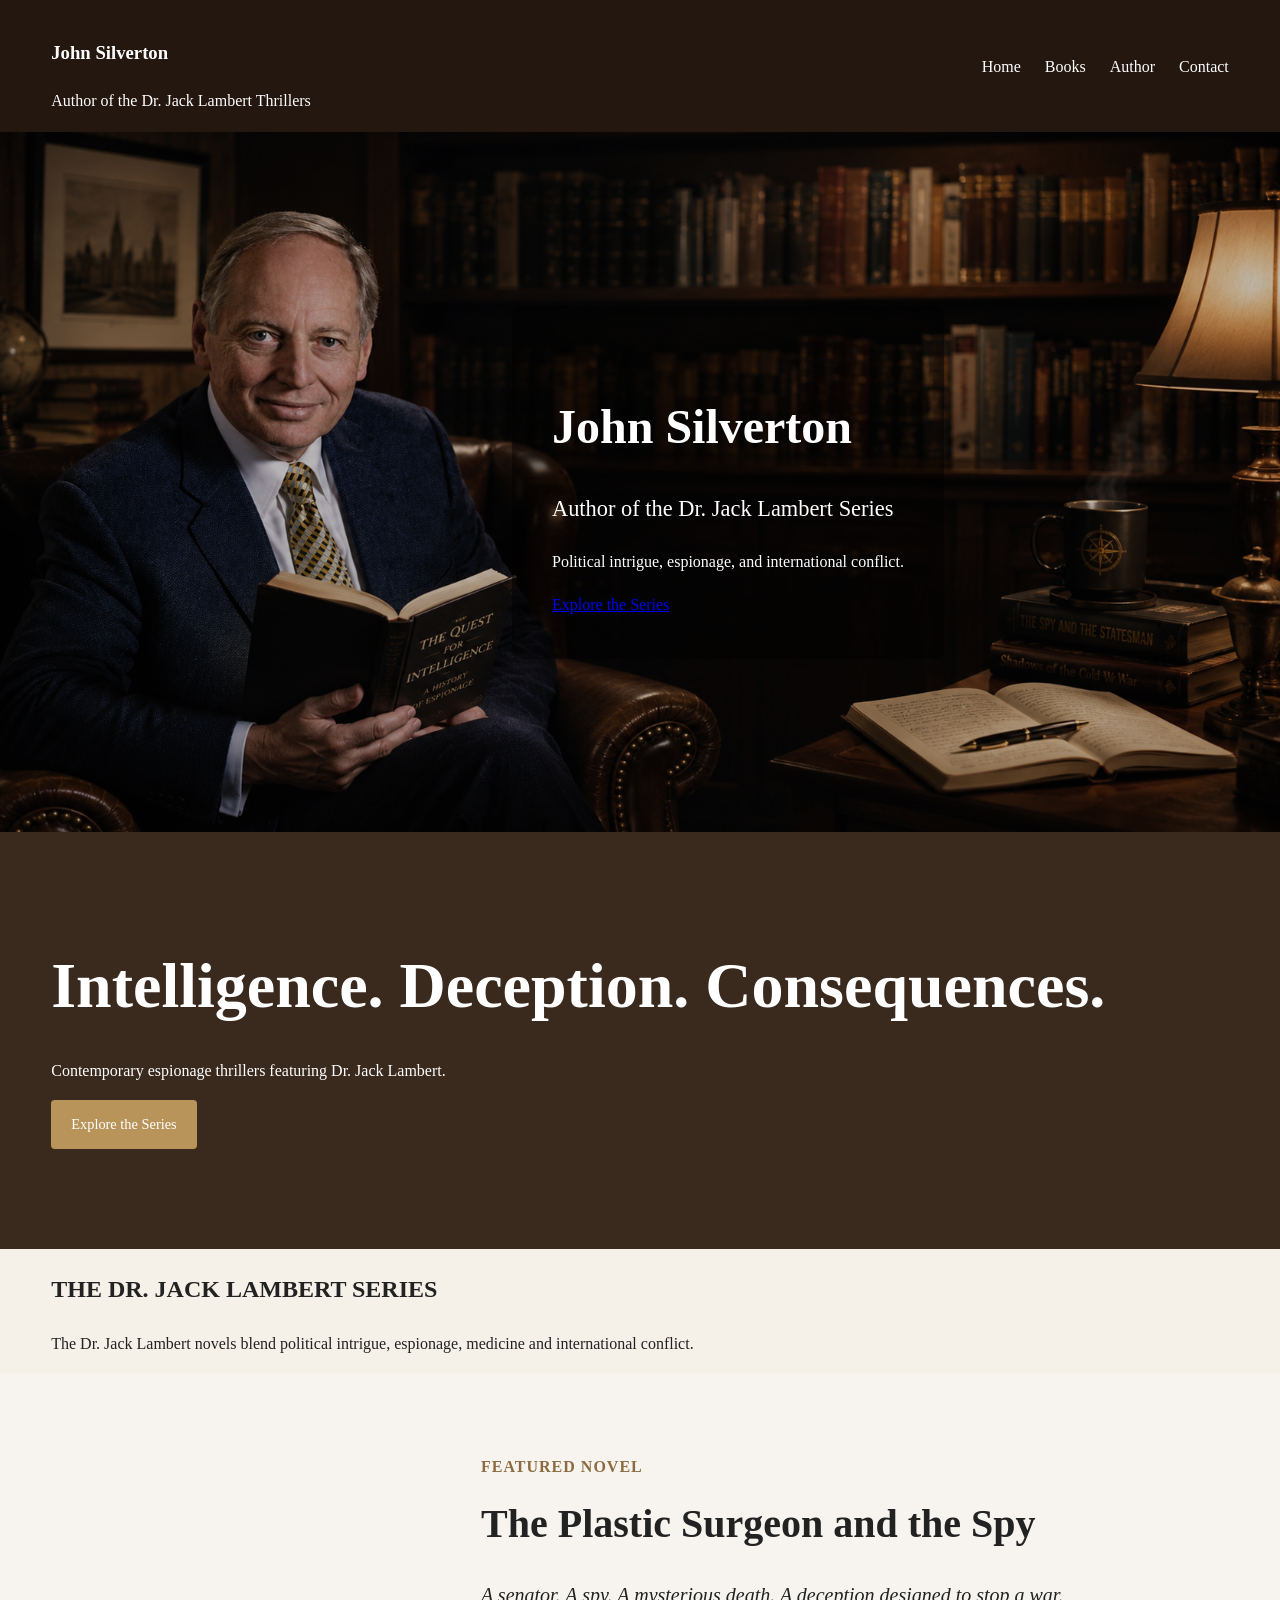
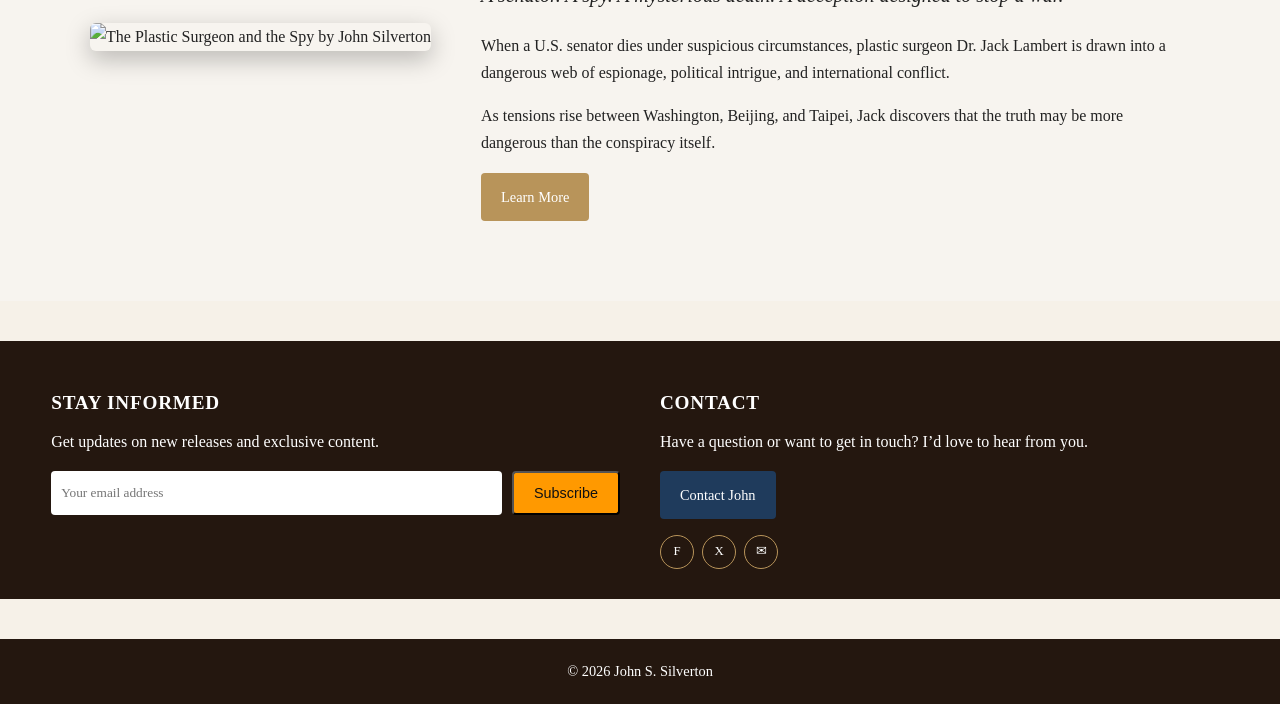
==== index.html @ 15018133 "feat: add featured book section with styling and content" ====
<!DOCTYPE html>
<html>
<head>

<title>John Silverton | Author | The Plastic Surgeon and the Spy</title>

<meta name="description"
      content="Official website of John Silverton, author of The Plastic Surgeon and the Spy, the first novel in the Dr. Jack Lambert espionage thriller series.">

<link rel="stylesheet" href="style.css">

</head>

<body>

<header>
  <div class="container nav">
    <div>
      <h3>John Silverton</h3>
      <div>Author of the Dr. Jack Lambert Thrillers</div>
    </div>
    <nav>
      <a href="index.html">Home</a>
      <a href="books.html">Books</a>
      <a href="author.html">Author</a>
      <a href="contact.html">Contact</a>
    </nav>
  </div>
</header>

<!-- Main hero with background image and text to the right -->
<section class="hero">
  <div class="hero-content">
    <h1>John Silverton</h1>

    <p class="tagline">
      Author of the Dr. Jack Lambert Series
    </p>

    <p>
      Political intrigue, espionage, and international conflict.
    </p>

    <a href="books.html" class="button">
      Explore the Series
    </a>
  </div>
</section>

<!-- Solid-color hero strip -->
<section class="hero-solid">
  <div class="container">
    <h1>Intelligence. Deception. Consequences.</h1>
    <p>Contemporary espionage thrillers featuring Dr. Jack Lambert.</p>
    <a class="btn" href="books.html">Explore the Series</a>
  </div>
</section>

<section class="section">
  <div class="container">
    <h2>THE DR.  JACK  LAMBERT  SERIES</h2>
    <p>The Dr. Jack Lambert novels blend political intrigue, espionage, medicine and international conflict.</p>
  </div>
</section>

<section class="featured-book">

  <div class="featured-book-container">

    <div class="featured-book-cover">
      <img src="Images/Book-Cover-1.png"
           alt="The Plastic Surgeon and the Spy by John Silverton">
    </div>

    <div class="featured-book-text">

      <div class="featured-label">
        Featured Novel
      </div>

      <h2>The Plastic Surgeon and the Spy</h2>

      <p class="featured-tagline">
        A senator. A spy. A mysterious death.
        A deception designed to stop a war.
      </p>

      <p>
        When a U.S. senator dies under suspicious circumstances,
        plastic surgeon Dr. Jack Lambert is drawn into a dangerous web
        of espionage, political intrigue, and international conflict.
      </p>

      <p>
        As tensions rise between Washington, Beijing, and Taipei,
        Jack discovers that the truth may be more dangerous than the conspiracy itself.
      </p>

      <a href="books.html" class="btn">
        Learn More
      </a>

    </div>

  </div>

</section>

<section class="signup-strip">
  <div class="container signup-grid">

    <!-- Stay informed -->
    <div class="signup-column">
      <h2>Stay Informed</h2>
      <p>Get updates on new releases and exclusive content.</p>

      <form class="signup-form" action="#" method="post">
        <input
          type="email"
          name="email"
          placeholder="Your email address"
          required
        >
        <button type="submit" class="btn btn-amazon">Subscribe</button>
      </form>
    </div>

    <!-- Contact -->
    <div class="signup-column signup-contact">
      <h2>Contact</h2>
      <p>Have a question or want to get in touch? I’d love to hear from you.</p>

      <a href="contact.html" class="btn btn-secondary">Contact John</a>

      <!-- Social icons placeholders -->
      <div class="signup-social">
        <span class="social-icon">F</span>
        <span class="social-icon">X</span>
        <span class="social-icon">✉</span>
      </div>
    </div>

  </div>
</section>
<footer>© 2026 John S. Silverton</footer>



</body>
</html>
---- style.css ----
body {
  margin: 0;
  font-family: Georgia, serif;
  background: #f6f1e8;
  color: #222;
  line-height: 1.7;
}

/* Header and navigation */
header {
  background: #24170f;
  color: #fff;
  padding: 18px 0;
}

footer {
  background: #24170f;
  color: #fff;
  padding: 20px;
  text-align: center;
  margin-top: 40px;
  font-size: 0.9rem;
}

.container {
  width: 92%;
  max-width: 1200px;
  margin: auto;
}

.nav {
  display: flex;
  justify-content: space-between;
  align-items: center;
}

.nav a {
  color: #fff;
  text-decoration: none;
  margin-left: 20px;
  font-size: 1rem;        /* larger than default */
  padding: 6px 0;         /* vertical padding for touch targets */
}

/* Hero background section (image + text to the right) */
.hero {
    background-image: url('Images/Silverton-cozy-Library-scene.png');
    background-size: cover;
    background-position: center right;
    background-repeat: no-repeat;

    min-height: 700px;

    display: flex;
    align-items: center;

    position: relative;
}

/* Optional dark overlay for readability */
.hero::before {
  content: "";
  position: absolute;
  inset: 0;
  background: rgba(0, 0, 0, 0.25);
  z-index: 1;
}

/* Text box on top of the background */
.hero-content {
  position: relative;
  z-index: 2;

  max-width: 520px;
  margin-left: 40%;
  padding: 40px;

  background: rgba(0, 0, 0, 0.45);
  color: white;
  border-radius: 8px;
}

.hero h1 {
  font-size: 3rem;
  margin-bottom: 10px;
}

.hero .tagline {
  font-size: 1.4rem;
  margin-bottom: 20px;
}

/* Solid-color hero strip */
.hero-solid {
  background: #3a2a1e;
  color: #fff;
  padding: 100px 0;
}

.hero-solid h1 {
  font-size: 4rem;
  margin: 0;
}


/* Books page background */
.section-books {
  background: #e4d4ad;   /* slightly darker / warmer */
  padding-top: 60px;
  padding-bottom: 60px;
}

/* Author page layout */
.author-layout {
  display: flex;
  gap: 32px;
  align-items: flex-start;
  flex-wrap: wrap;
}

.author-photo img {
  max-width: 260px;
  width: 100%;
  height: auto;
  border-radius: 8px;
  display: block;
}

.author-text {
  flex: 1 1 260px;
}

.author-text h1 {
  margin-top: 0;
  margin-bottom: 16px;
}

.author-text p {
  margin: 8px 0;
}

/* Stack photo and text on small screens */
@media (max-width: 700px) {
  .author-layout {
    flex-direction: column;
  }

  .author-photo img {
    max-width: 100%;
  }
}

/* Cards container: lays out book cards in a grid */
.cards {
  display: grid;
  grid-template-columns: repeat(auto-fit, minmax(260px, 1fr));
  gap: 32px;
  margin-top: 32px;
}

/* Each book card */
.card {
  background: #fff;
  border: 1px solid #ddd;
  border-radius: 8px;
  padding: 24px;
  box-shadow: 0 4px 12px rgba(0, 0, 0, 0.06);
}

/* Book cover images inside cards */
.book-cover {
  width: 100%;
  max-width: 260px;
  height: auto;
  display: block;
  margin: 0 auto 16px;
}

/* Headings inside cards */
.card h2 {
  font-size: 1.4rem;
  margin: 8px 0;
}

.card h3 {
  font-size: 1.1rem;
  margin: 4px 0;
  color: #555;
}

.card h4 {
  font-size: 1rem;
  margin: 2px 0;
  color: #777;
}

/* Paragraphs inside cards */
.card p {
  margin: 8px 0;
}

/* Actions area (buttons under each book) */
.card-actions {
  margin-top: 16px;
  display: flex;
  flex-wrap: wrap;
  gap: 10px;
}

/* Base button style (shape and padding) */
.btn {
  display: inline-block;
  background: #b8945a;   /* default gold-ish primary */
  color: #fff;
  padding: 12px 20px;
  text-decoration: none;
  border-radius: 4px;
  font-size: 0.9rem;
}

/* Amazon-style primary button */
.btn-amazon {
  background: #ff9900;
  color: #111;
}

/* Dark blue secondary buttons */
.btn-secondary {
  background: #1f3b5c;   /* deep blue */
  color: #fff;
  border: none;
}

/* Optional hover for all buttons */
.btn:hover,
.btn-amazon:hover,
.btn-secondary:hover {
  filter: brightness(1.05);
}

.featured-book {
  background: #f7f4ef;
  padding: 80px 0;
}

.featured-book-container {
  max-width: 1100px;
  margin: 0 auto;

  display: flex;
  align-items: center;
  gap: 50px;

  padding: 0 20px;
}

.featured-book-cover img {
  width: 280px;

  border-radius: 6px;

  box-shadow: 0 8px 25px rgba(0,0,0,.25);
}

.featured-book-text {
  flex: 1;
}

.featured-label {
  color: #8b6b3f;

  font-weight: bold;

  letter-spacing: 1px;

  text-transform: uppercase;

  margin-bottom: 10px;
}

.featured-book h2 {
  font-size: 2.5rem;

  margin-top: 0;

  margin-bottom: 20px;
}

.featured-tagline {
  font-size: 1.25rem;

  font-style: italic;

  margin-bottom: 20px;
}

/* Signup & contact strip */
.signup-strip {
  background: #24170f;           /* same as header/footer for continuity */
  color: #fff;
  padding: 30px 0;
  margin-top: 40px;
}

.signup-grid {
  display: flex;
  gap: 40px;
  align-items: flex-start;
  justify-content: space-between;
  flex-wrap: wrap;
}

.signup-column {
  flex: 1 1 260px;
}

.signup-column h2 {
  text-transform: uppercase;
  font-size: 1.2rem;
  letter-spacing: 0.04em;
  margin-bottom: 8px;
}

.signup-column p {
  margin: 6px 0 16px;
}

/* Email form */
.signup-form {
  display: flex;
  flex-wrap: wrap;
  gap: 10px;
}

.signup-form input[type="email"] {
  flex: 1 1 220px;
  padding: 6px 10px;
  border-radius: 4px;
  border: none;
  font-family: inherit;
}

/* Social icons */
.signup-social {
  margin-top: 16px;
  display: flex;
  gap: 8px;
}

.social-icon {
  width: 32px;
  height: 32px;
  border-radius: 50%;
  border: 1px solid #b8945a;
  display: flex;
  align-items: center;
  justify-content: center;
  font-size: 0.8rem;
}

/* Responsive adjustments for signup strip */
@media (max-width: 700px) {
  .signup-grid {
    flex-direction: column;
    gap: 24px;
  }

  .signup-form {
    flex-direction: column;
    align-items: stretch;
  }

  .signup-form input[type="email"],
  .signup-form .btn {
    width: 100%;
  }
}

/* Hero adjustments on narrower screens (tablets + phones) */
@media (max-width: 800px) {
  .hero h1 {
    font-size: 2.5rem;
  }

  .hero-content {
    margin-left: 5%;
    max-width: 90%;
  }
}

/* Nav and cards adjustments on small screens (phones) */
@media (max-width: 700px) {
  .nav {
    flex-direction: column;
    align-items: flex-start;
  }

  .nav a {
    margin-left: 0;
    margin-top: 8px;
    font-size: 1.1rem;
    padding: 8px 0;
  }

  .cards {
    grid-template-columns: 1fr;
  }

  .card {
    padding: 20px;
  }

  .book-cover {
    max-width: 220px;
  }
}
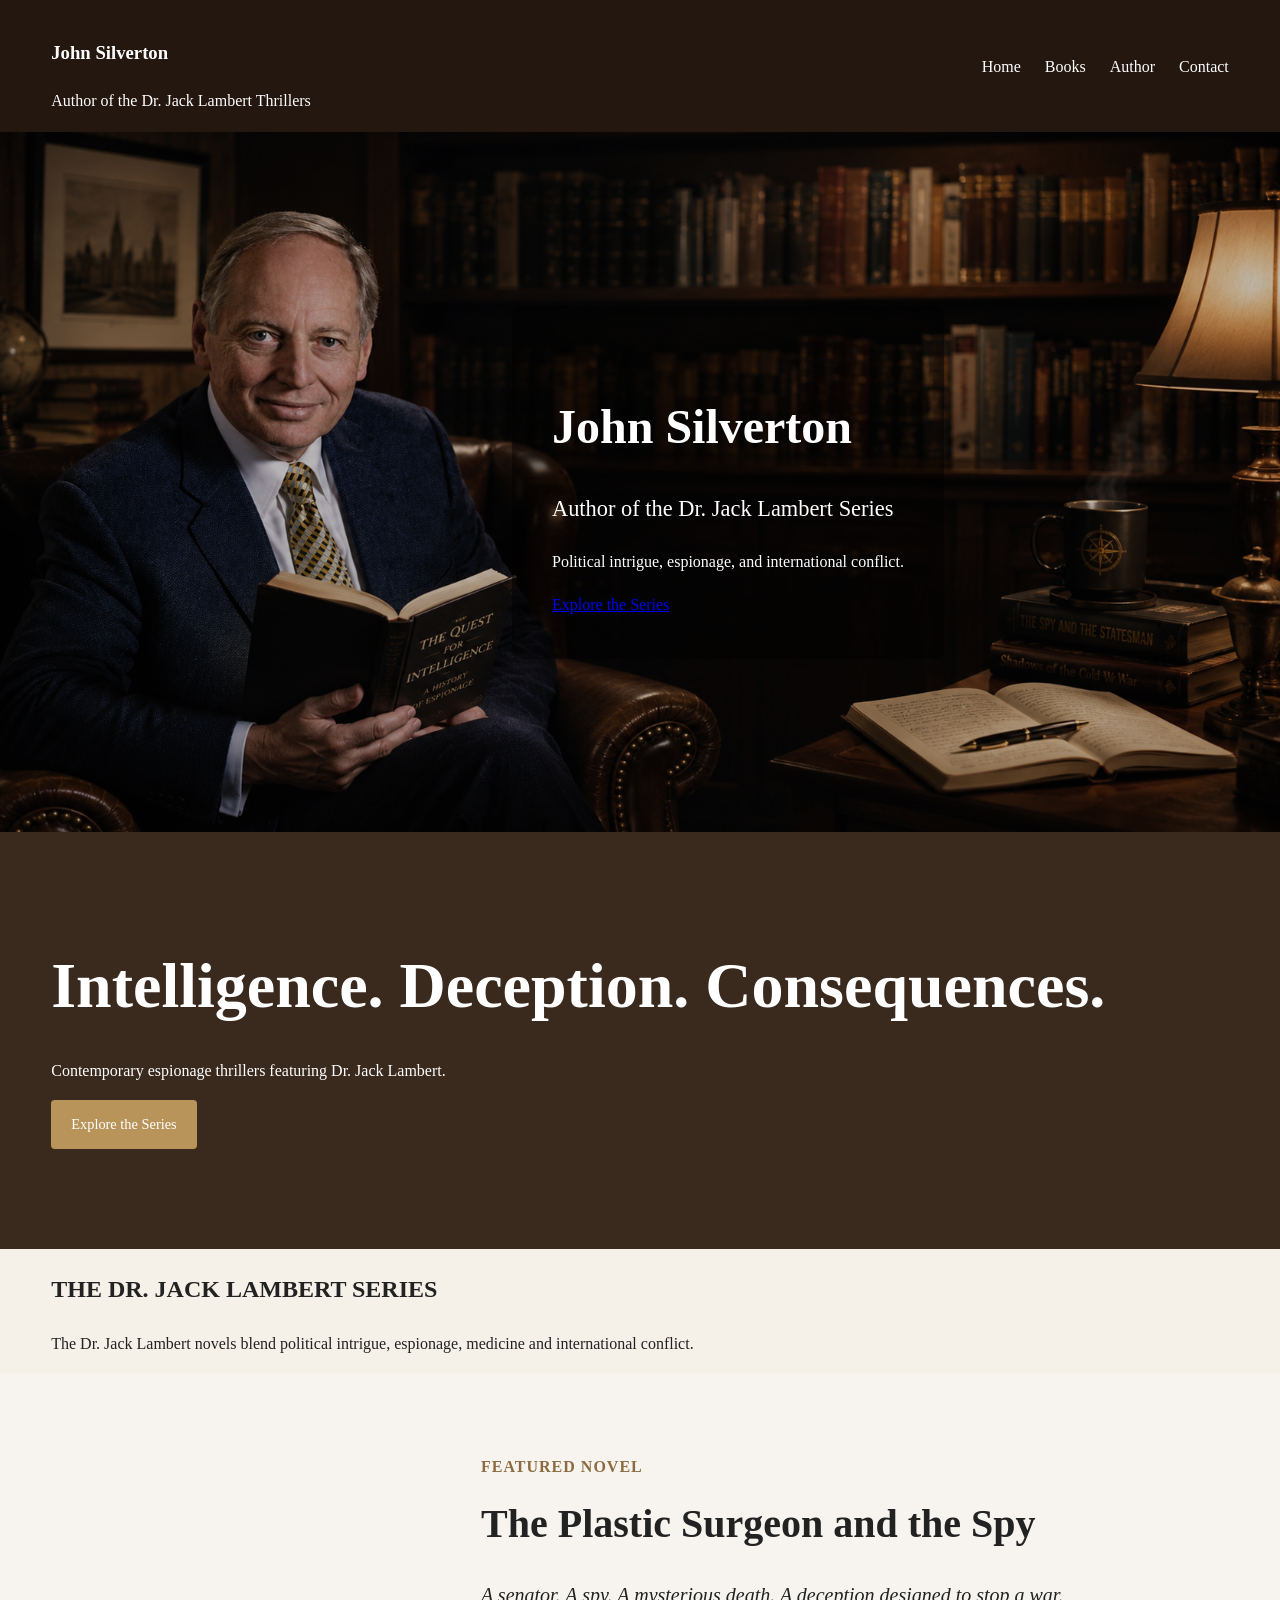
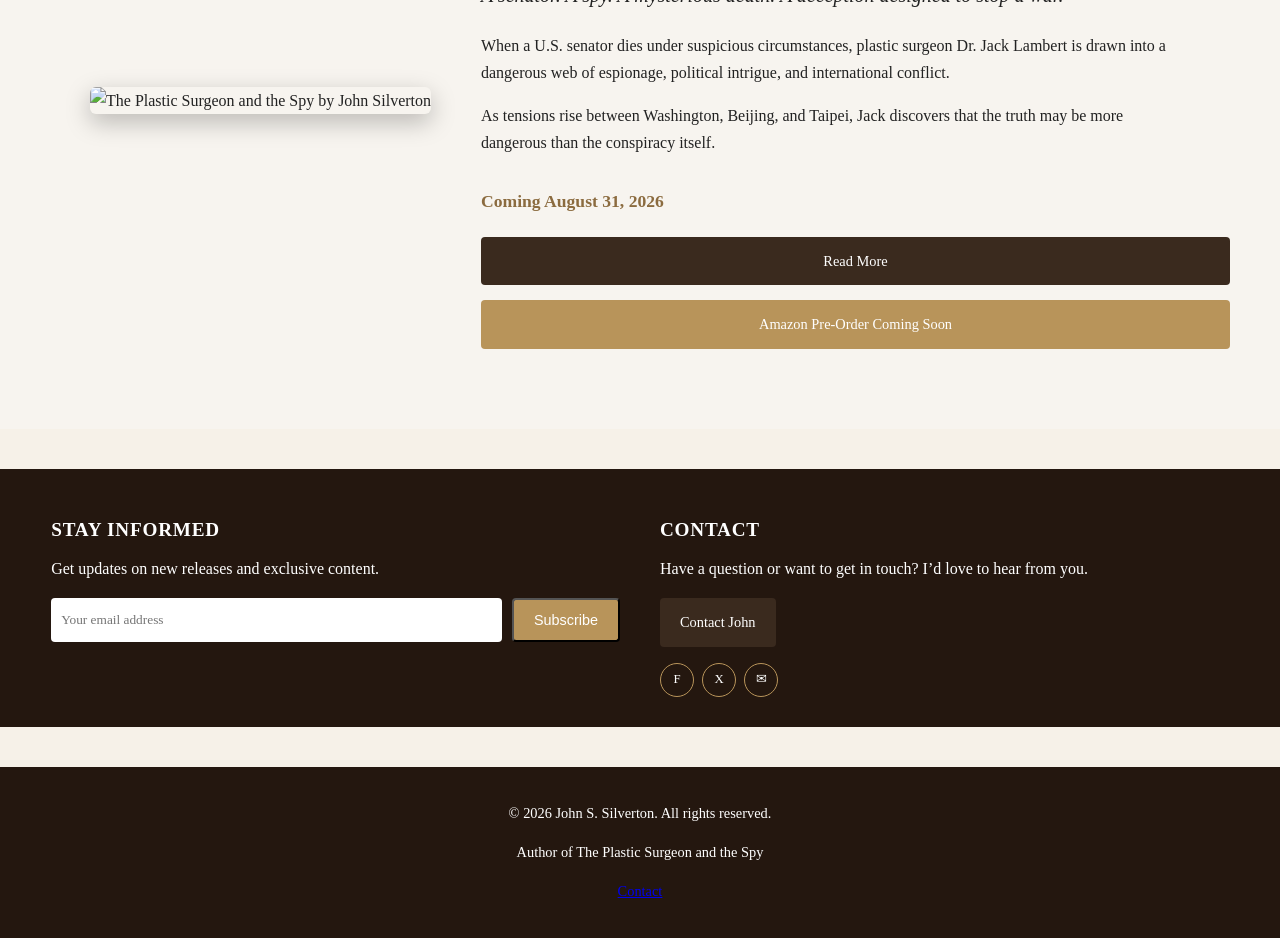
==== commit ab2827d3: "feat: enhance footer with author details and contact link; update button styles and layout for book " ====
--- a/index.html
+++ b/index.html
@@ -96,9 +96,25 @@
         Jack discovers that the truth may be more dangerous than the conspiracy itself.
       </p>
 
-      <a href="books.html" class="btn">
-        Learn More
-      </a>
+      <div class="book-actions">
+
+  <div class="release-date">
+    Coming August 31, 2026
+  </div>
+
+  <div class="action-buttons">
+
+    <a href="books.html" class="btn btn-secondary">
+      Read More
+    </a>
+
+    <a href="#" class="btn btn-amazon">
+      Amazon Pre-Order Coming Soon
+    </a>
+
+  </div>
+
+</div>
 
     </div>
 
@@ -142,8 +158,21 @@
 
   </div>
 </section>
-<footer>© 2026 John S. Silverton</footer>
+<footer>
+  <div class="container">
 
+    <p>© 2026 John S. Silverton. All rights reserved.</p>
+
+    <p>
+      Author of The Plastic Surgeon and the Spy
+    </p>
+
+    <p>
+      <a href="contact.html">Contact</a>
+    </p>
+
+  </div>
+</footer>
 
 
 </body>
--- a/style.css
+++ b/style.css
@@ -358,6 +358,35 @@
   font-size: 0.8rem;
 }
 
+.book-actions {
+  margin-top: 30px;
+}
+
+.release-date {
+  font-size: 1.1rem;
+  font-weight: bold;
+
+  color: #8b6b3f;
+
+  margin-bottom: 20px;
+}
+
+.action-buttons {
+  display: flex;
+  gap: 15px;
+  flex-wrap: wrap;
+}
+
+.btn-secondary {
+  background: #3a2a1e;
+  color: white;
+}
+
+.btn-amazon {
+  background: #b8945a;
+  color: white;
+}
+
 /* Responsive adjustments for signup strip */
 @media (max-width: 700px) {
   .signup-grid {
@@ -376,6 +405,15 @@
   }
 }
 
+.action-buttons {
+  flex-direction: column;
+}
+
+.action-buttons .btn {
+  width: 100%;
+  text-align: center;
+}
+
 /* Hero adjustments on narrower screens (tablets + phones) */
 @media (max-width: 800px) {
   .hero h1 {
@@ -387,6 +425,8 @@
     max-width: 90%;
   }
 }
+
+
 
 /* Nav and cards adjustments on small screens (phones) */
 @media (max-width: 700px) {
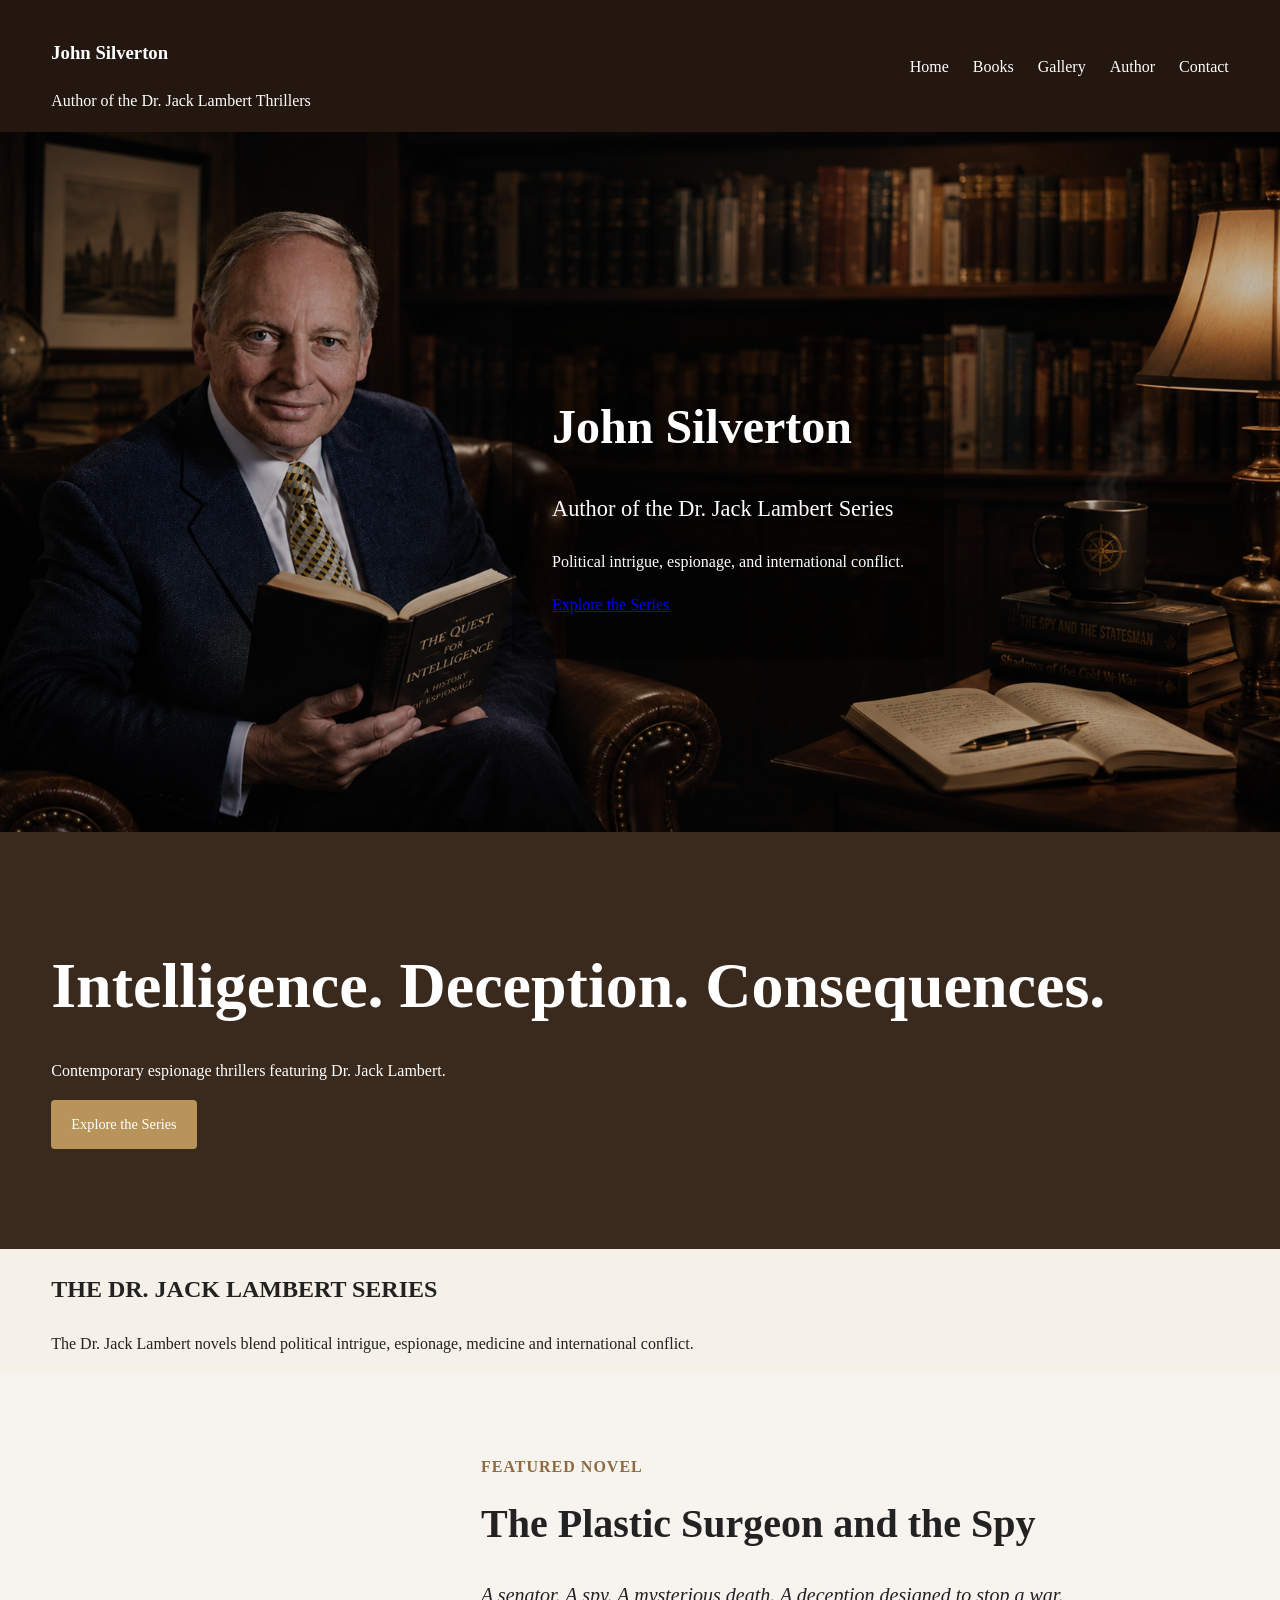
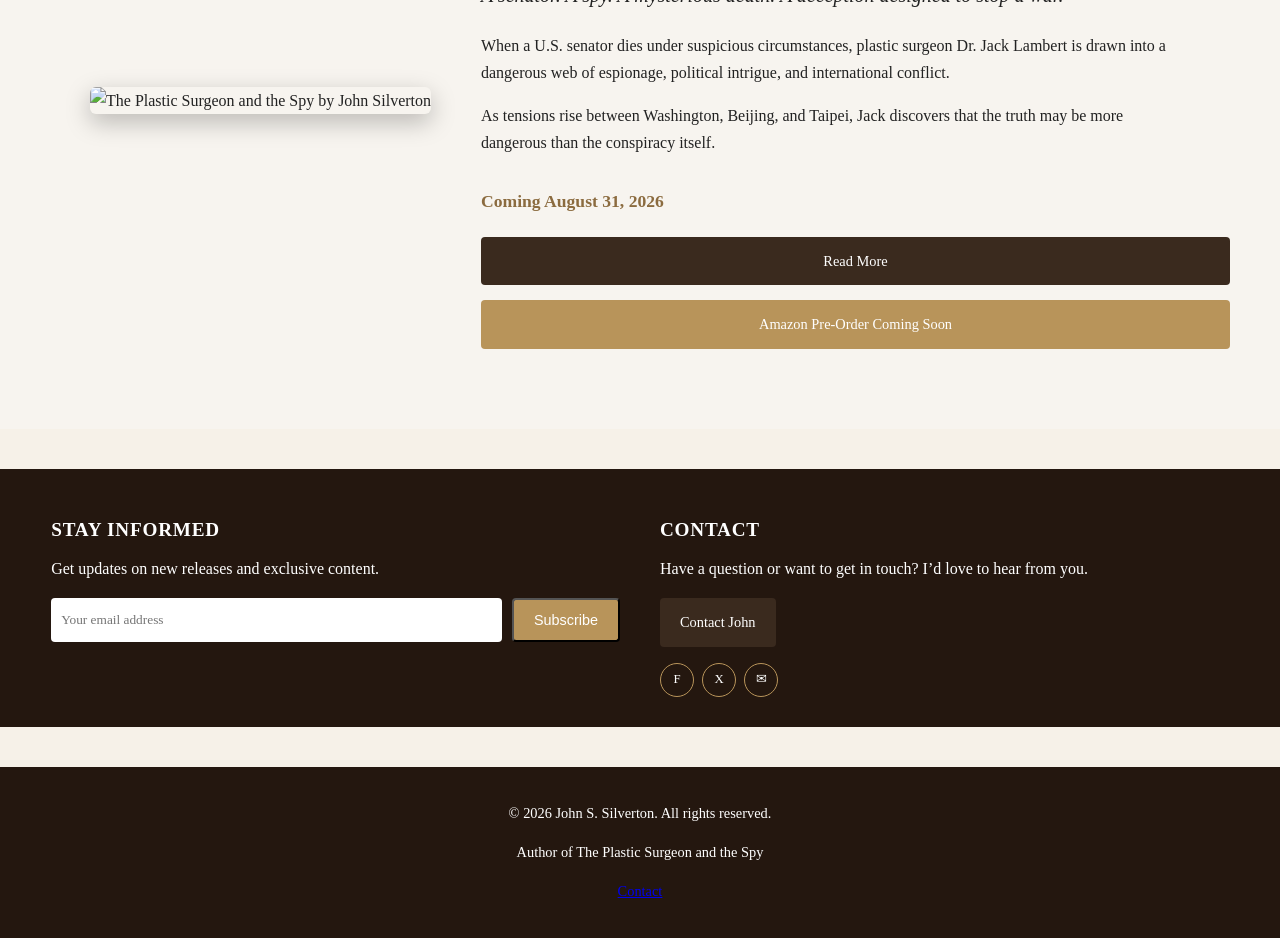
==== commit 085b8a67: "feat: add gallery navigation link to header across multiple pages" ====
--- a/index.html
+++ b/index.html
@@ -22,6 +22,7 @@
     <nav>
       <a href="index.html">Home</a>
       <a href="books.html">Books</a>
+      <a href="gallery.html">Gallery</a>
       <a href="author.html">Author</a>
       <a href="contact.html">Contact</a>
     </nav>
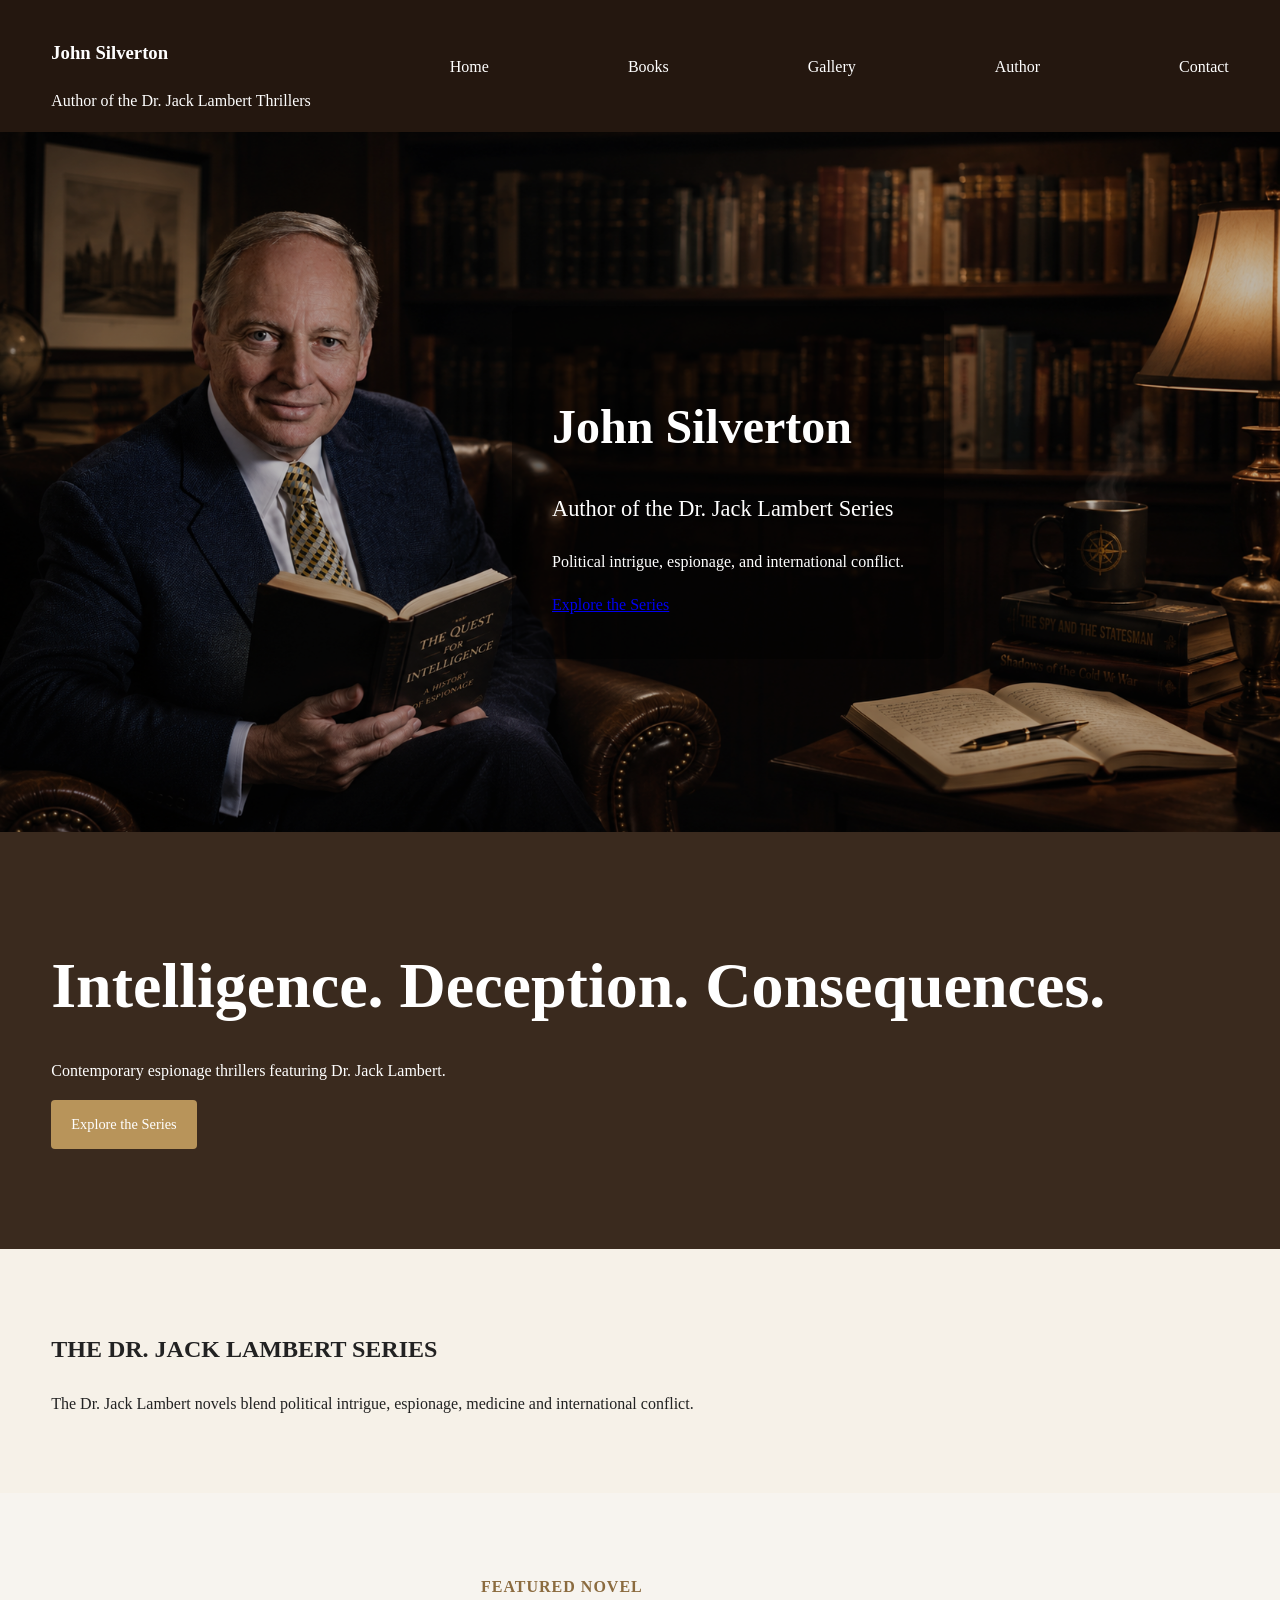
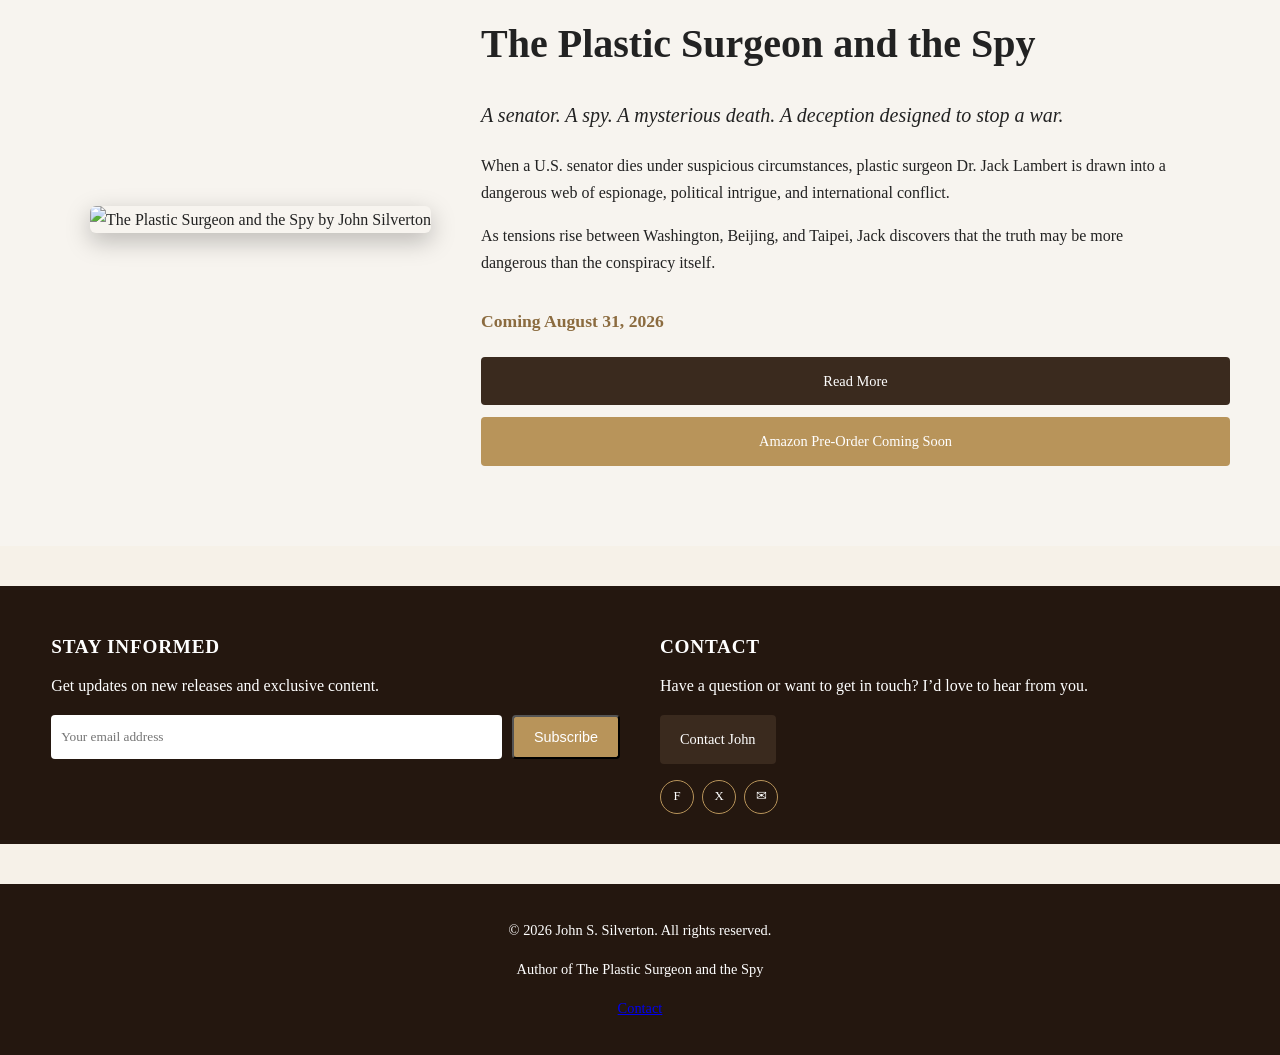
==== commit 5d5ed85c: "feat: enhance author and gallery pages with improved layout and styling" ====
--- a/index.html
+++ b/index.html
@@ -18,8 +18,7 @@
     <div>
       <h3>John Silverton</h3>
       <div>Author of the Dr. Jack Lambert Thrillers</div>
-    </div>
-    <nav>
+    </div>    
       <a href="index.html">Home</a>
       <a href="books.html">Books</a>
       <a href="gallery.html">Gallery</a>
@@ -160,7 +159,7 @@
   </div>
 </section>
 <footer>
-  <div class="container">
+ <div class="container">
 
     <p>© 2026 John S. Silverton. All rights reserved.</p>
 
@@ -172,7 +171,7 @@
       <a href="contact.html">Contact</a>
     </p>
 
-  </div>
+ </div>
 </footer>
 
 
--- a/style.css
+++ b/style.css
@@ -20,6 +20,10 @@
   text-align: center;
   margin-top: 40px;
   font-size: 0.9rem;
+}
+
+.section {
+  padding: 60px 0;
 }
 
 .container {
@@ -373,7 +377,7 @@
 
 .action-buttons {
   display: flex;
-  gap: 15px;
+  gap: 12px;
   flex-wrap: wrap;
 }
 
@@ -386,6 +390,47 @@
   background: #b8945a;
   color: white;
 }
+
+
+.gallery-grid {
+  display: grid;
+  grid-template-columns: repeat(3, 1fr);
+  gap: 30px;
+  margin: 30px 0;
+}
+
+.gallery-item {
+  text-align: center;
+}
+
+.gallery-item img {
+  width: 100%;
+
+  border-radius: 6px;
+
+  box-shadow: 0 8px 20px rgba(0,0,0,.2);
+
+  transition: transform 0.3s ease;
+}
+
+.gallery-item img:hover {
+  transform: scale(1.03);
+}
+
+.gallery-item p {
+  margin-top: 12px;
+
+  font-weight: 600;
+}
+
+.gallery-item {
+  background: white;
+  padding: 15px;
+  border-radius: 8px;
+  box-shadow: 0 3px 10px rgba(0,0,0,.1);
+  text-align: center;
+}
+
 
 /* Responsive adjustments for signup strip */
 @media (max-width: 700px) {
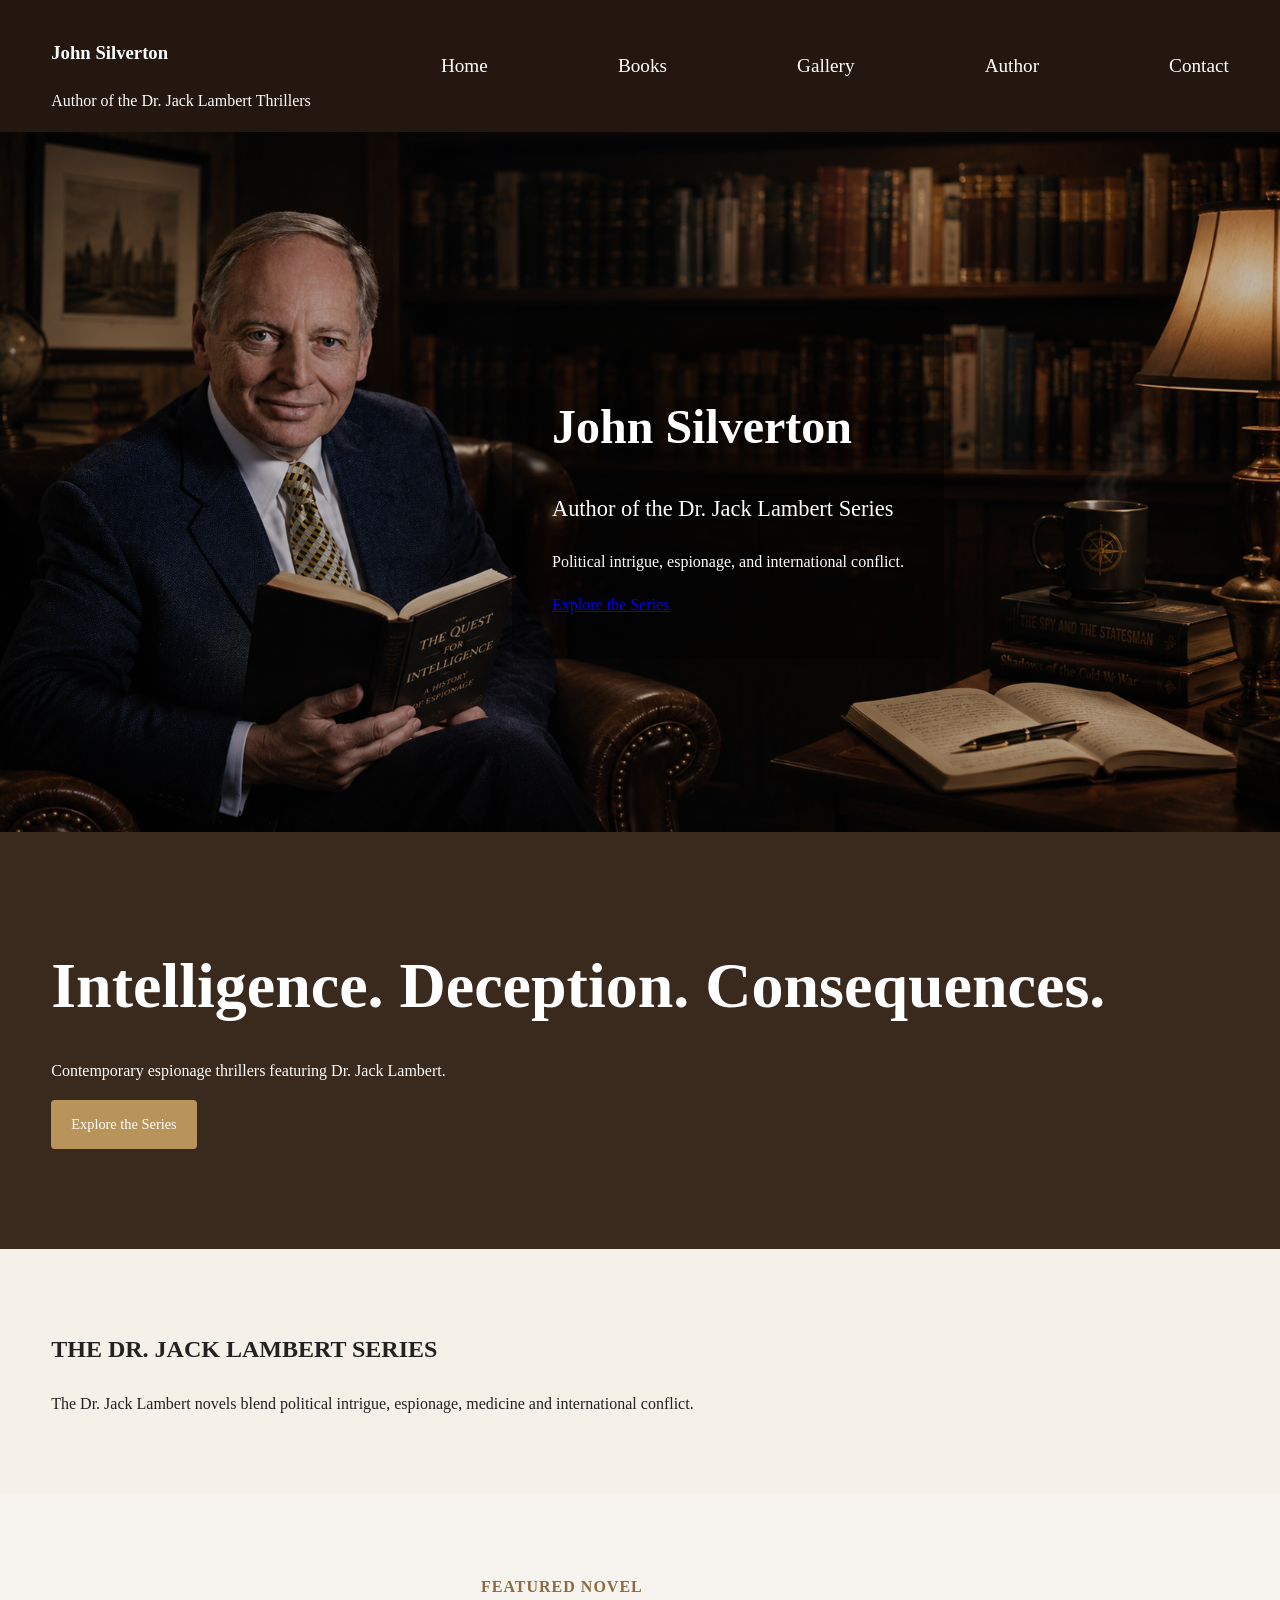
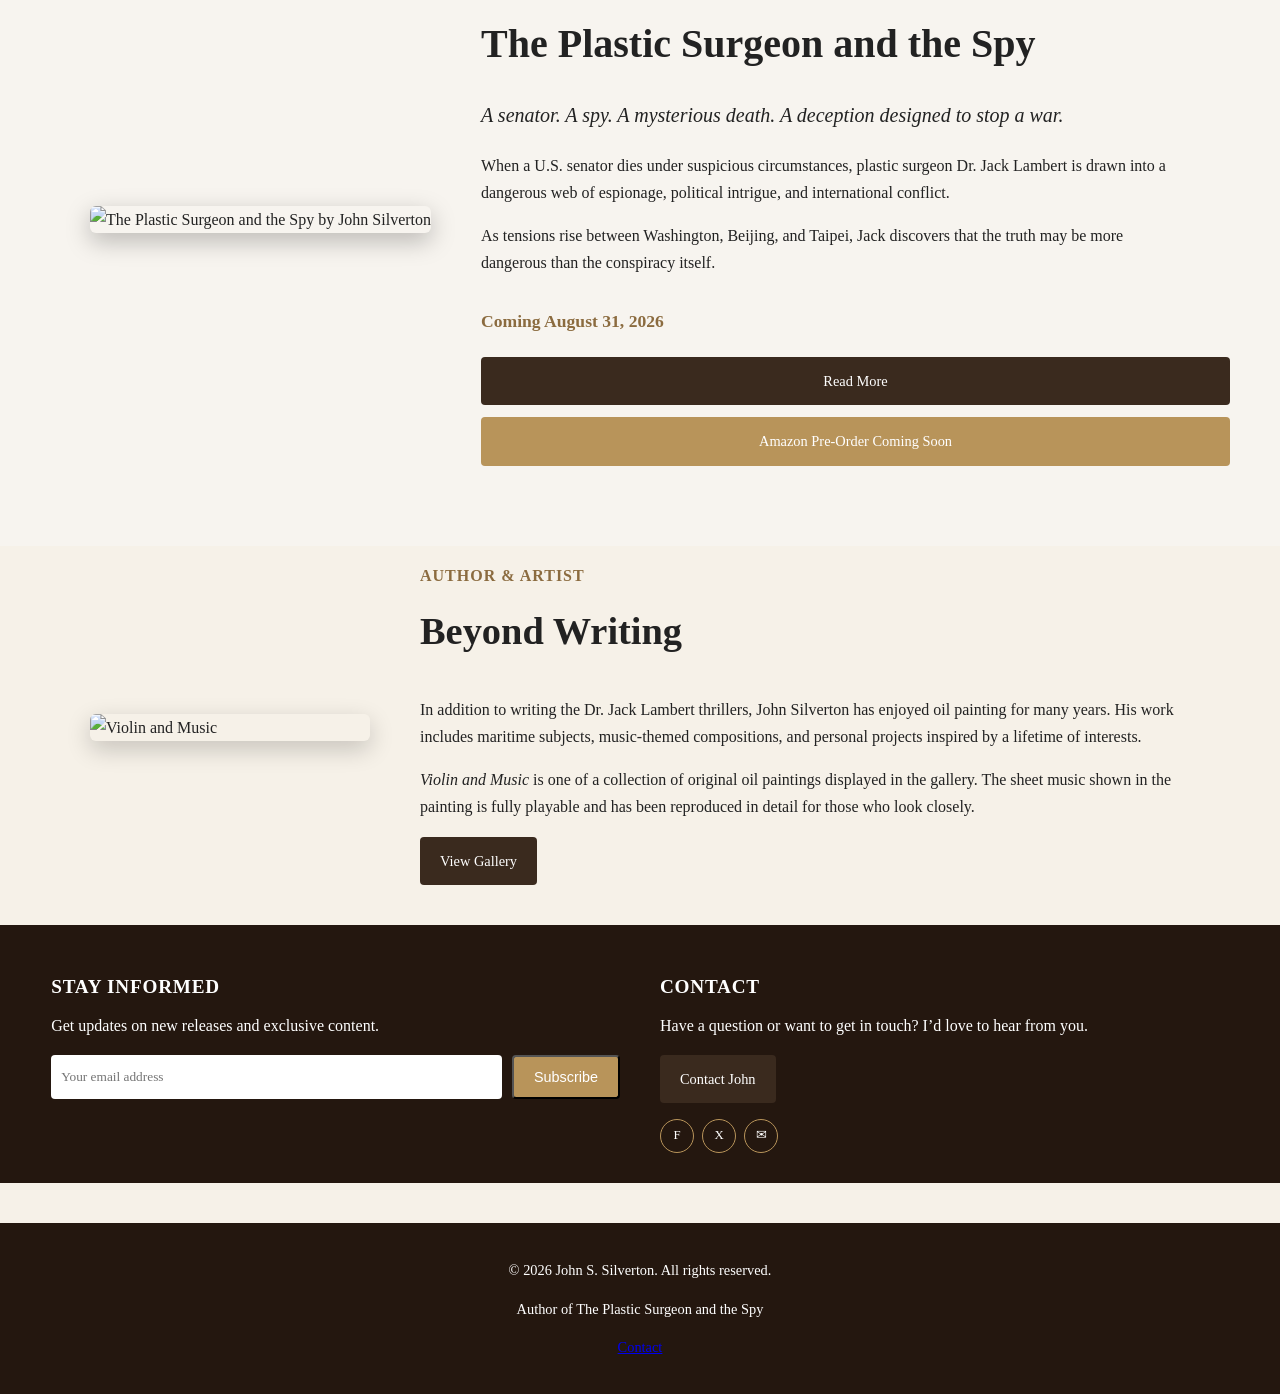
==== commit 33c7d649: "feat: add featured painting section with styling and content" ====
--- a/index.html
+++ b/index.html
@@ -72,6 +72,8 @@
            alt="The Plastic Surgeon and the Spy by John Silverton">
     </div>
 
+
+
     <div class="featured-book-text">
 
       <div class="featured-label">
@@ -114,7 +116,48 @@
 
   </div>
 
-</div>
+</section class="featured-painting">
+
+<div class="container featured-painting-container">
+
+   <img src="Images/paintings/violin-and-music.png"
+            alt="Violin and Music"
+            class="featured-painting-small">
+
+    <div class="featured-painting-text">
+
+      <p class="featured-label">Author & Artist</p>
+
+      <h2>Beyond Writing</h2>
+
+       
+
+      <p>
+        In addition to writing the Dr. Jack Lambert thrillers,
+        John Silverton has enjoyed oil painting for many years.
+        His work includes maritime subjects, music-themed
+        compositions, and personal projects inspired by a lifetime
+        of interests.
+      </p>
+
+      <p>
+    <em>Violin and Music</em> is one of a collection of original
+  oil paintings displayed in the gallery. The sheet music shown
+  in the painting is fully playable and has been reproduced in
+  detail for those who look closely.
+    </p>
+
+    
+
+      <a href="gallery.html" class="btn btn-secondary">
+        View Gallery
+      </a>
+
+    </div>
+
+  </div>
+
+
 
     </div>
 
--- a/style.css
+++ b/style.css
@@ -42,7 +42,7 @@
   color: #fff;
   text-decoration: none;
   margin-left: 20px;
-  font-size: 1rem;        /* larger than default */
+  font-size: 1.2rem;        /* larger than default */
   padding: 6px 0;         /* vertical padding for touch targets */
 }
 
@@ -298,6 +298,49 @@
   margin-bottom: 20px;
 }
 
+.featured-painting-small {
+  width: 280px;
+  margin-top: 25px;
+
+  border-radius: 6px;
+
+  box-shadow: 0 8px 25px rgba(0,0,0,.20);
+}
+
+.featured-painting {
+  background: #efe8db;
+  padding: 80px 0;
+}
+
+.featured-painting-container {
+  max-width: 1100px;
+  margin: 0 auto;
+
+  display: flex;
+  align-items: center;
+  gap: 50px;
+
+  padding: 0 20px;
+}
+
+.featured-painting-image img {
+  width: 350px;
+  max-width: 100%;
+
+  border-radius: 6px;
+
+  box-shadow: 0 8px 25px rgba(0,0,0,.25);
+}
+
+.featured-painting-text {
+  flex: 1;
+}
+
+.featured-painting-text h2 {
+  margin-top: 0;
+  font-size: 2.4rem;
+}
+
 /* Signup & contact strip */
 .signup-strip {
   background: #24170f;           /* same as header/footer for continuity */
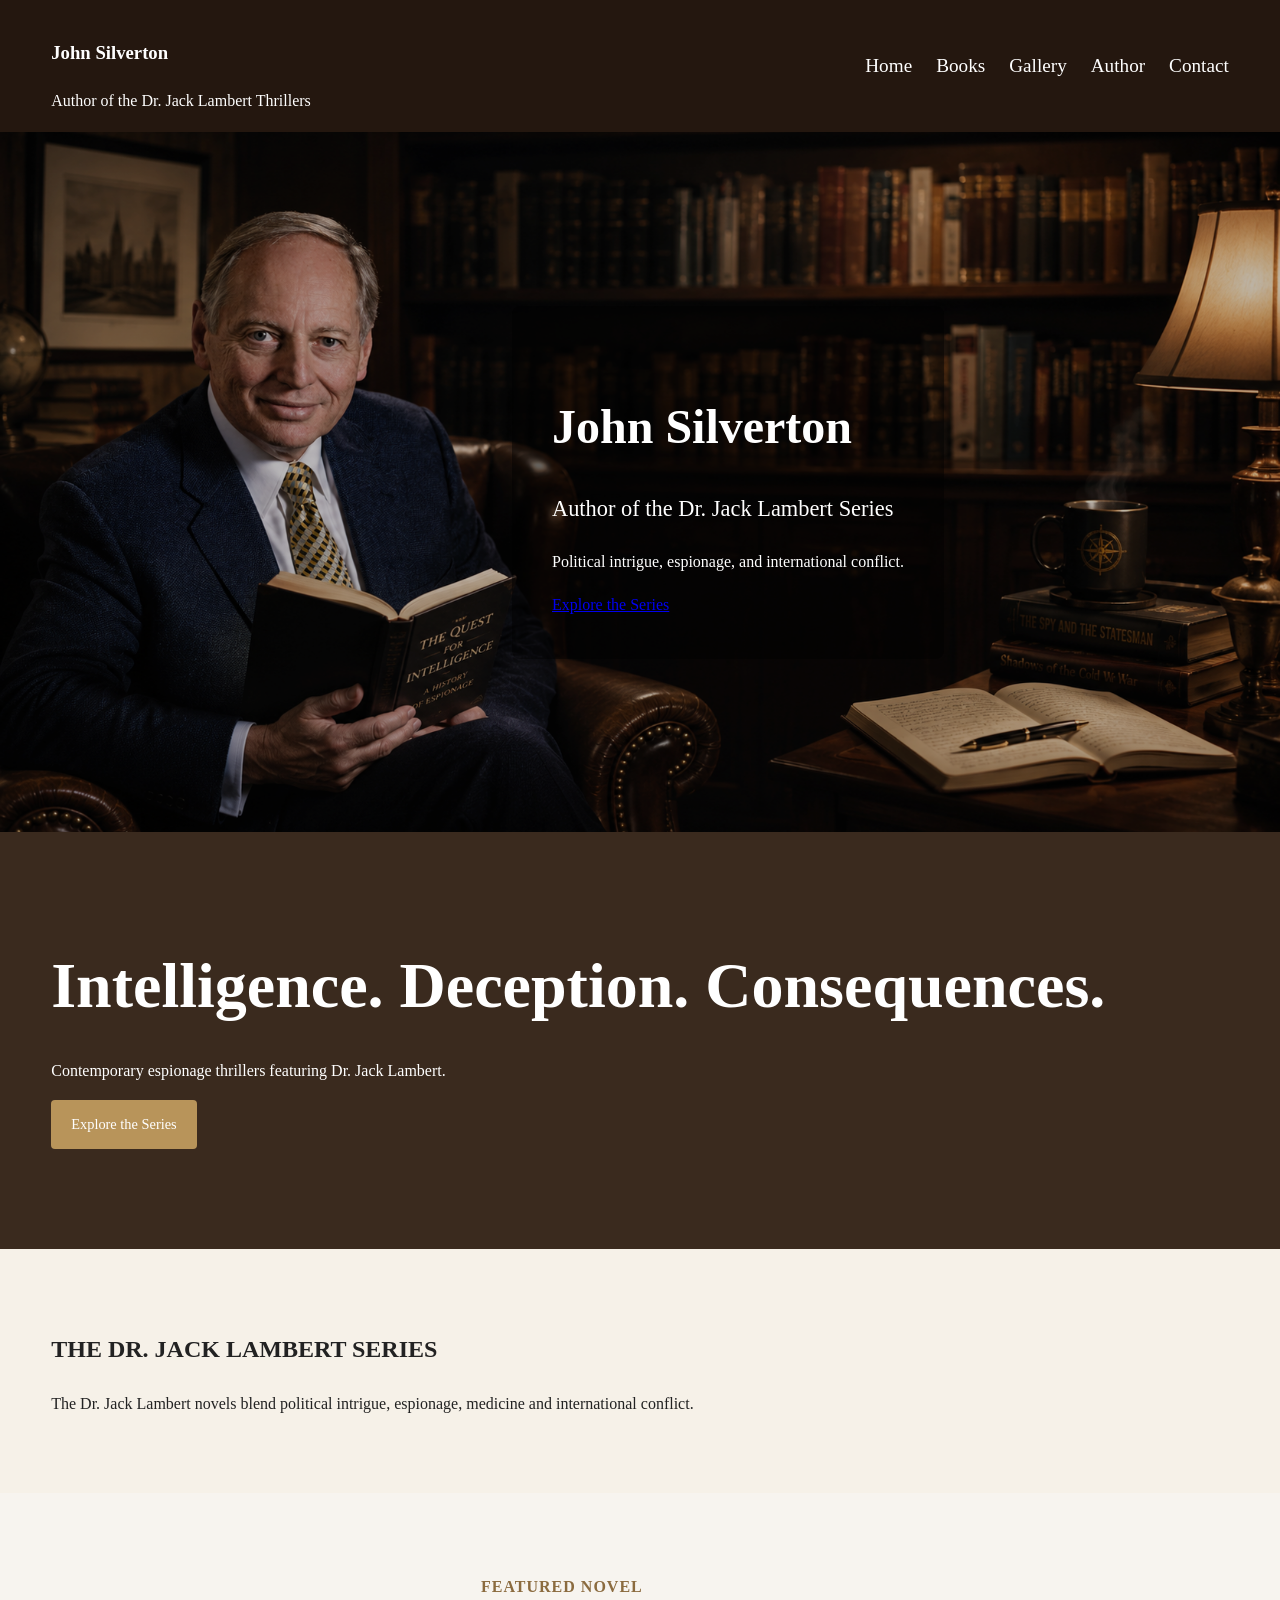
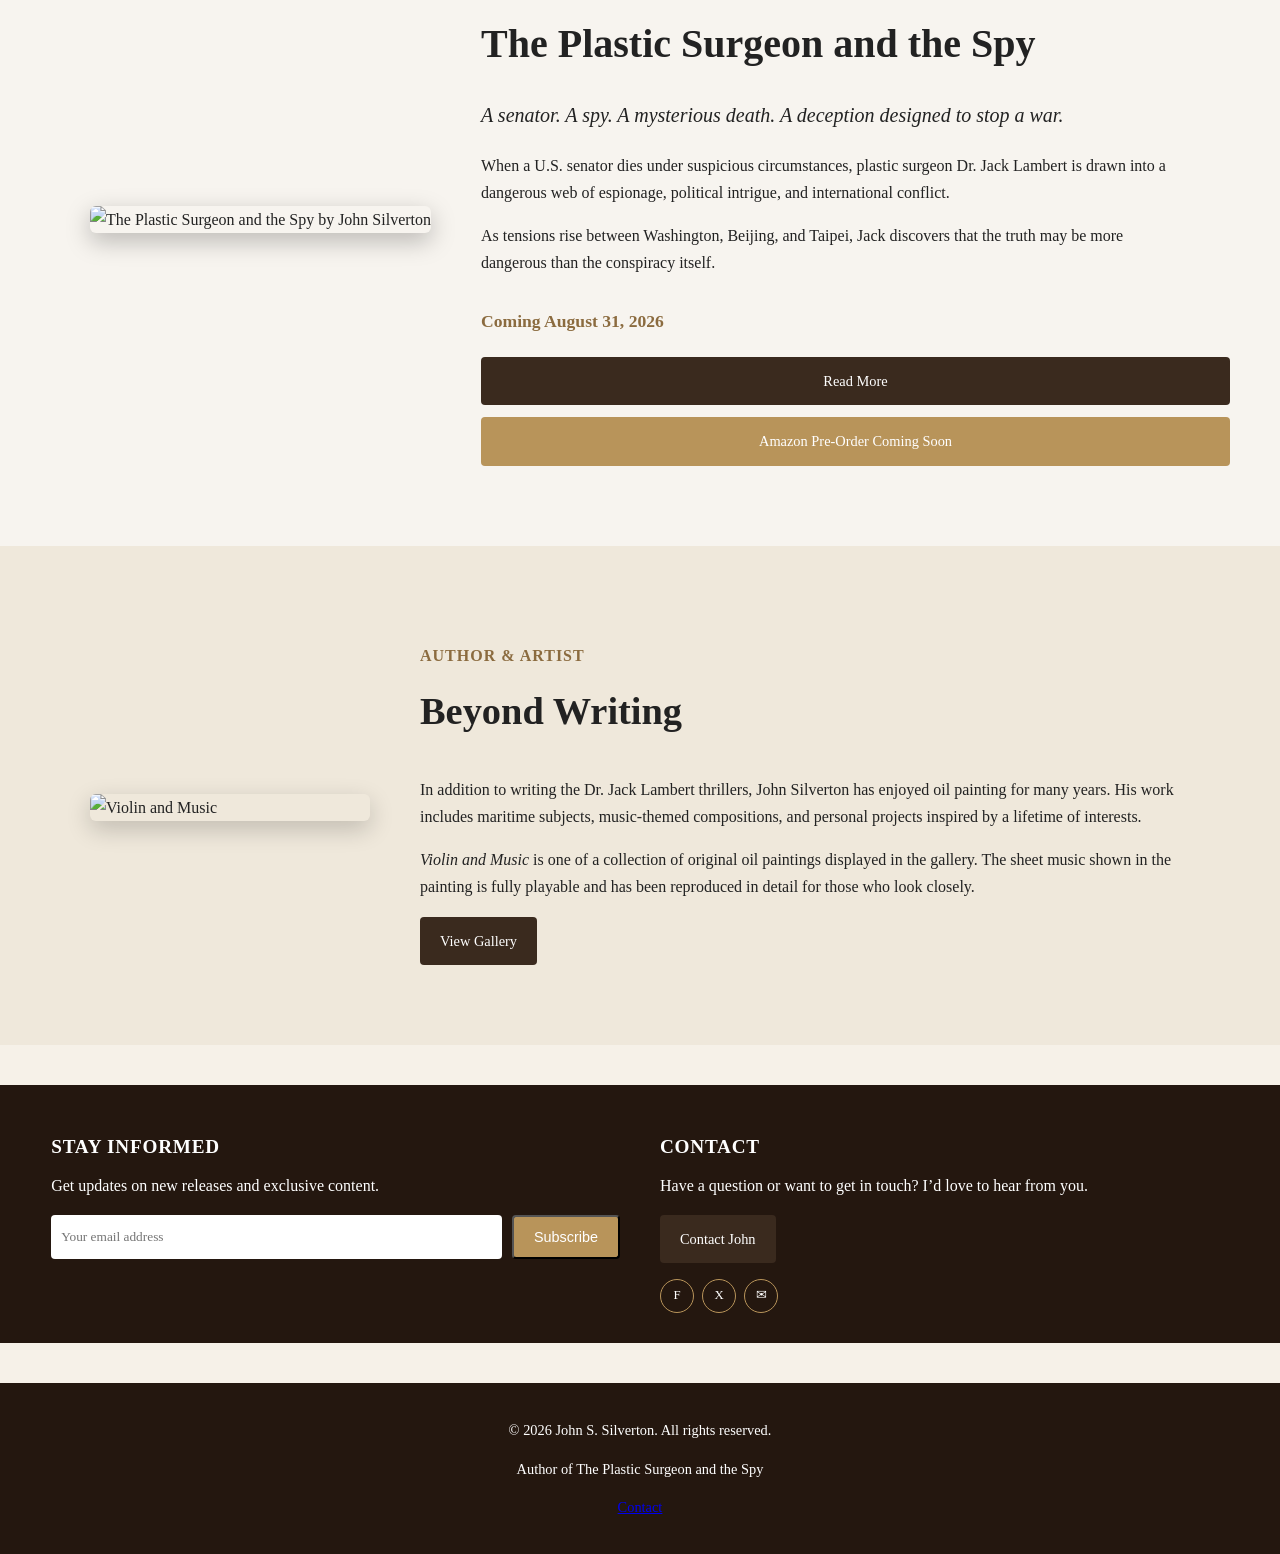
==== commit e789167c: "feat: reorganize header and featured painting section for improved structure" ====
--- a/index.html
+++ b/index.html
@@ -16,15 +16,18 @@
 <header>
   <div class="container nav">
     <div>
-      <h3>John Silverton</h3>
-      <div>Author of the Dr. Jack Lambert Thrillers</div>
-    </div>    
-      <a href="index.html">Home</a>
-      <a href="books.html">Books</a>
-      <a href="gallery.html">Gallery</a>
-      <a href="author.html">Author</a>
-      <a href="contact.html">Contact</a>
-    </nav>
+  <h3>John Silverton</h3>
+  <div>Author of the Dr. Jack Lambert Thrillers</div>
+</div>
+
+<nav>
+  <a href="index.html">Home</a>
+  <a href="books.html">Books</a>
+  <a href="gallery.html">Gallery</a>
+  <a href="author.html">Author</a>
+  <a href="contact.html">Contact</a>
+</nav>
+
   </div>
 </header>
 
@@ -115,14 +118,29 @@
     </a>
 
   </div>
-
-</section class="featured-painting">
-
-<div class="container featured-painting-container">
+  <div class="action-buttons">
+
+ 
+
+
+</div>
+
+</div>
+
+</div>
+
+</div>
+
+</section>
+
+<section class="featured-painting">
+
+
+  <div class="container featured-painting-container">
 
    <img src="Images/paintings/violin-and-music.png"
             alt="Violin and Music"
-            class="featured-painting-small">
+            class="featured-painting-small">             
 
     <div class="featured-painting-text">
 
@@ -131,7 +149,6 @@
       <h2>Beyond Writing</h2>
 
        
-
       <p>
         In addition to writing the Dr. Jack Lambert thrillers,
         John Silverton has enjoyed oil painting for many years.
@@ -155,14 +172,7 @@
 
     </div>
 
-  </div>
-
-
-
-    </div>
-
-  </div>
-
+ 
 </section>
 
 <section class="signup-strip">
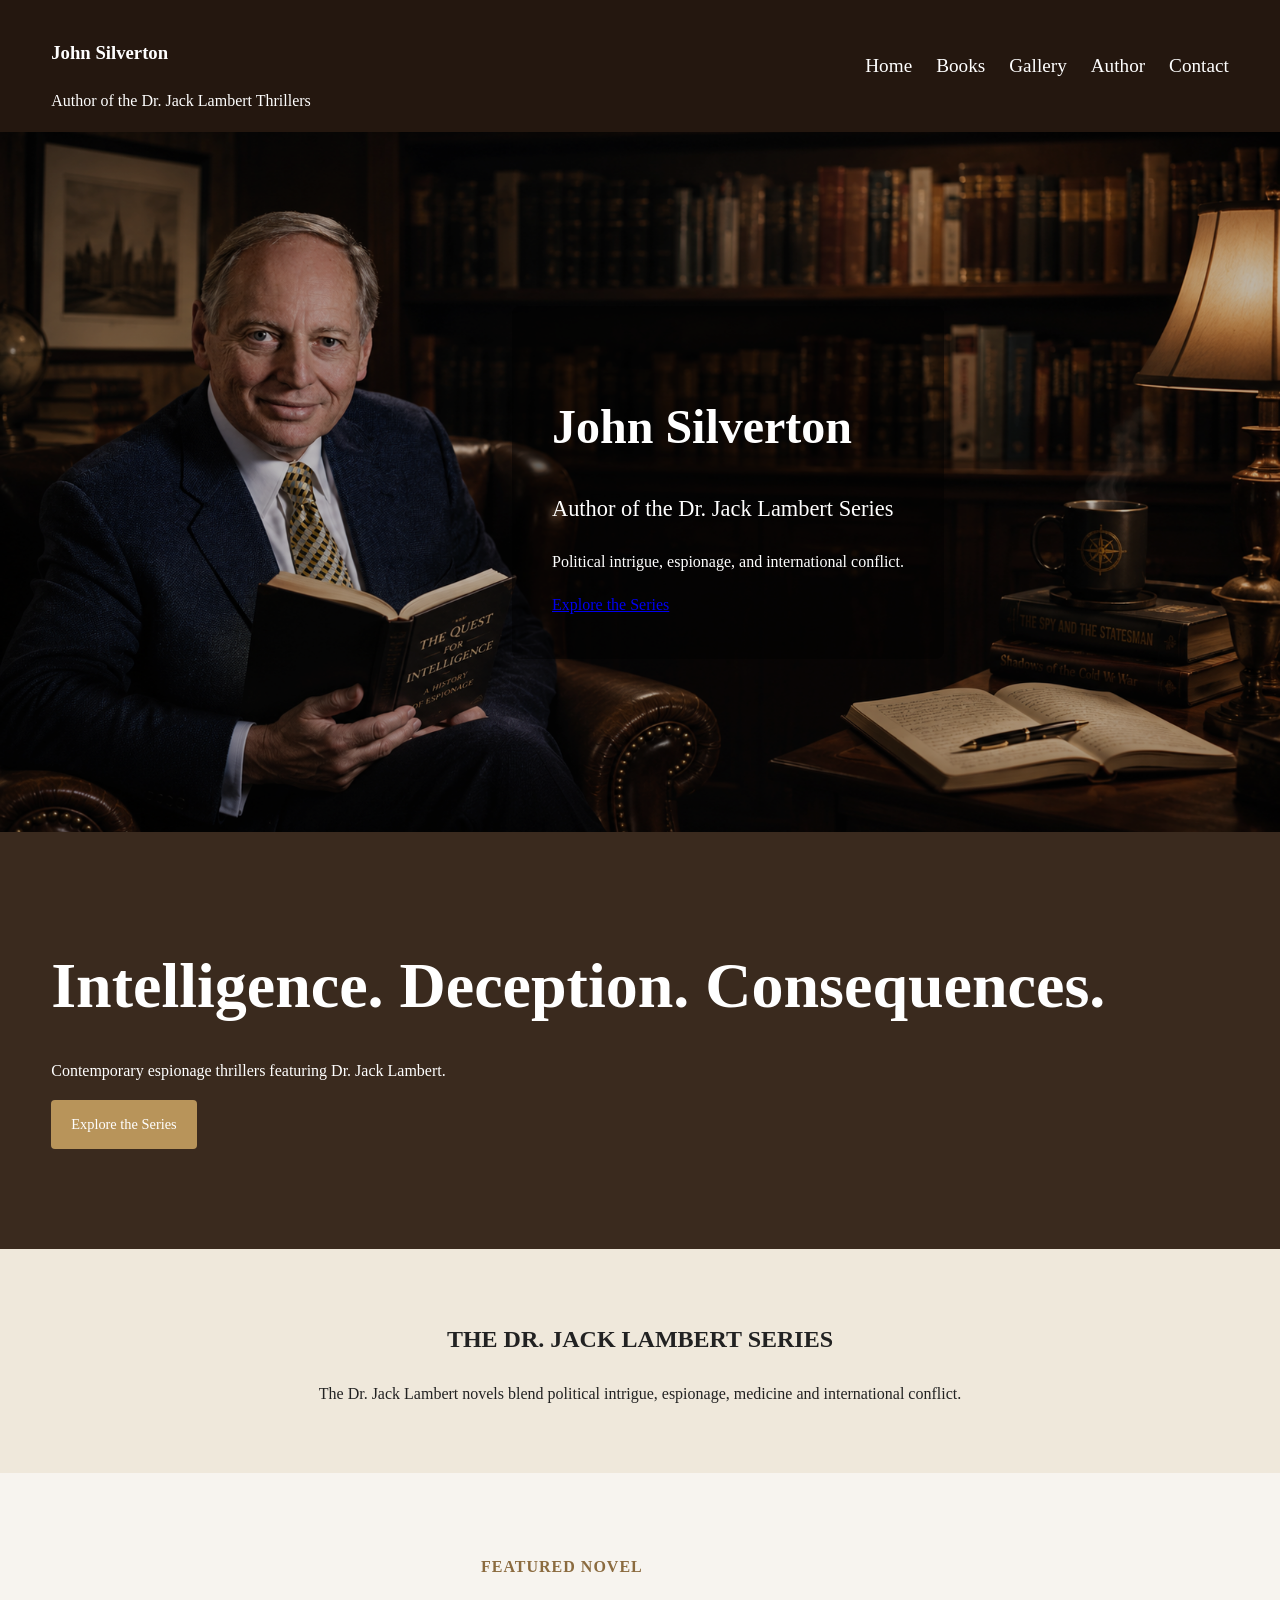
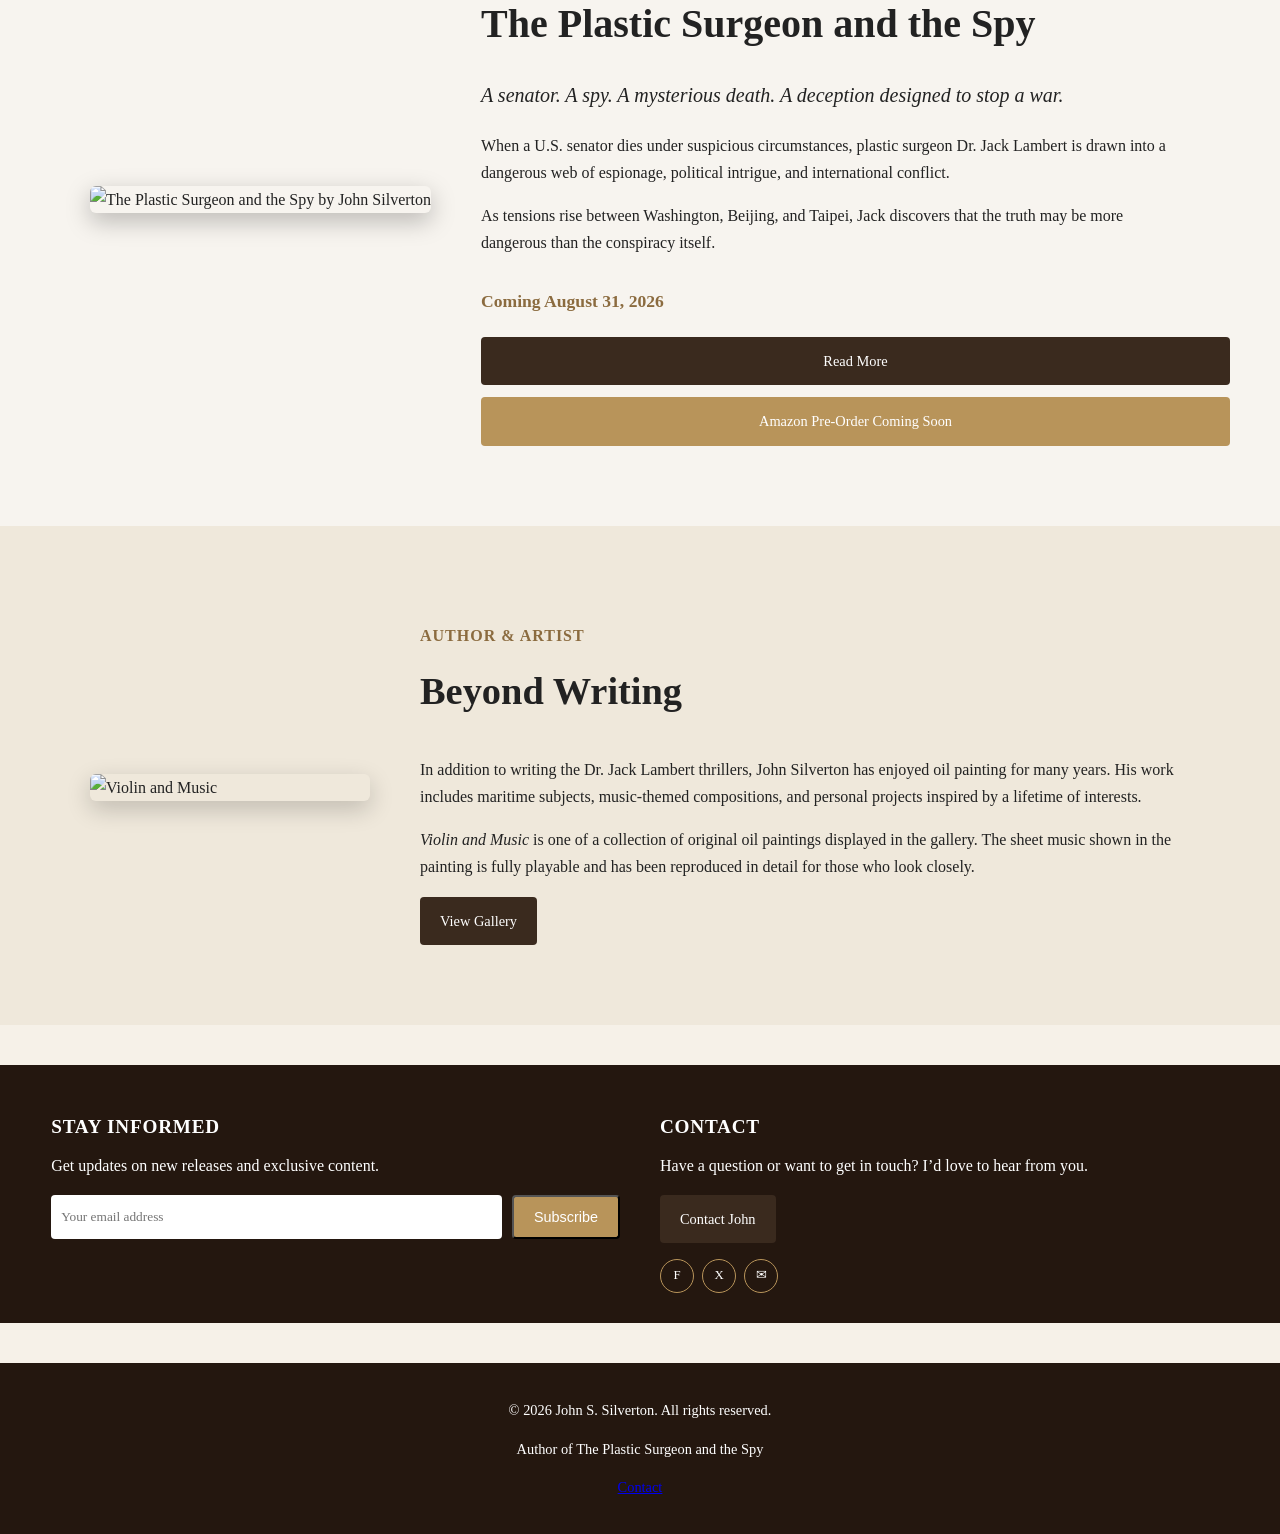
==== commit 6c17c195: "feat: rename section for Dr. Jack Lambert series and add styling for better presentation" ====
--- a/index.html
+++ b/index.html
@@ -59,7 +59,7 @@
   </div>
 </section>
 
-<section class="section">
+<section class="section-series">
   <div class="container">
     <h2>THE DR.  JACK  LAMBERT  SERIES</h2>
     <p>The Dr. Jack Lambert novels blend political intrigue, espionage, medicine and international conflict.</p>
--- a/style.css
+++ b/style.css
@@ -341,6 +341,12 @@
   font-size: 2.4rem;
 }
 
+.section-series {
+  background: #efe8db;
+  padding: 50px 0;
+  text-align: center;
+}
+
 /* Signup & contact strip */
 .signup-strip {
   background: #24170f;           /* same as header/footer for continuity */
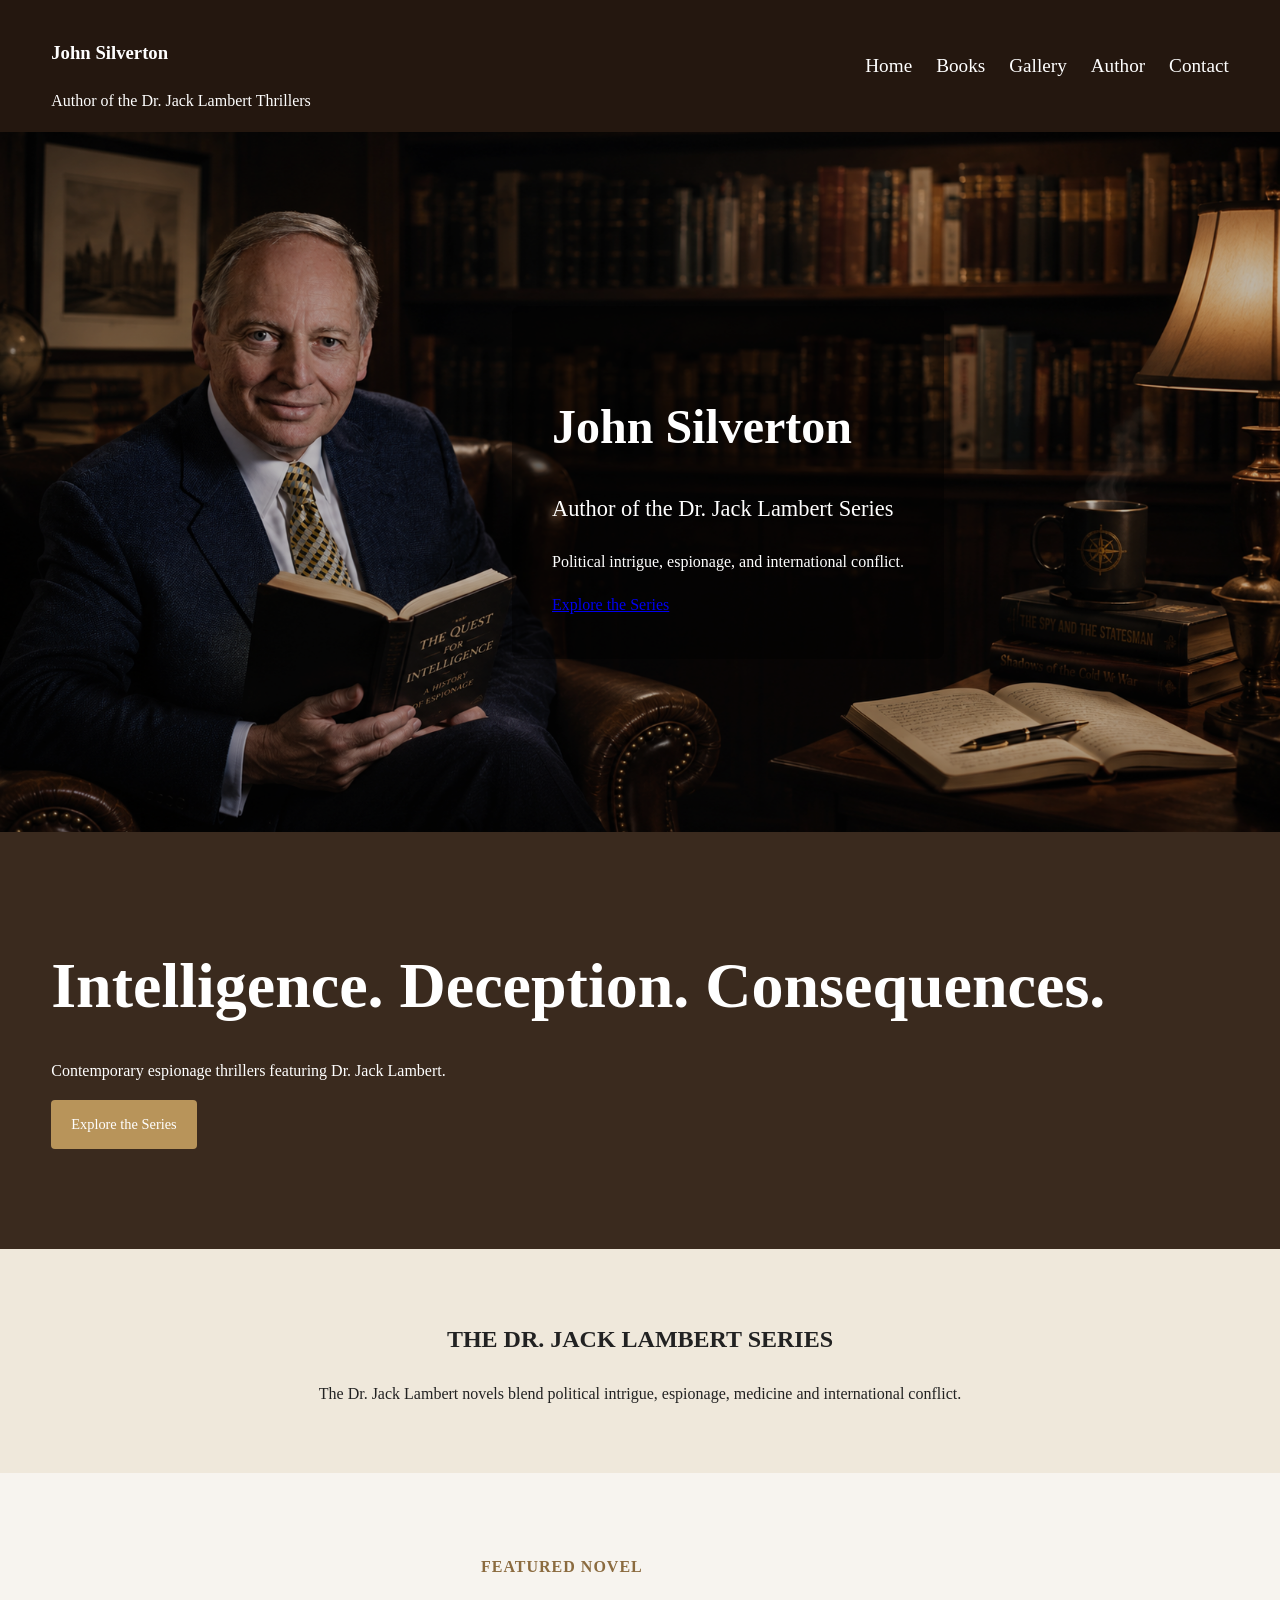
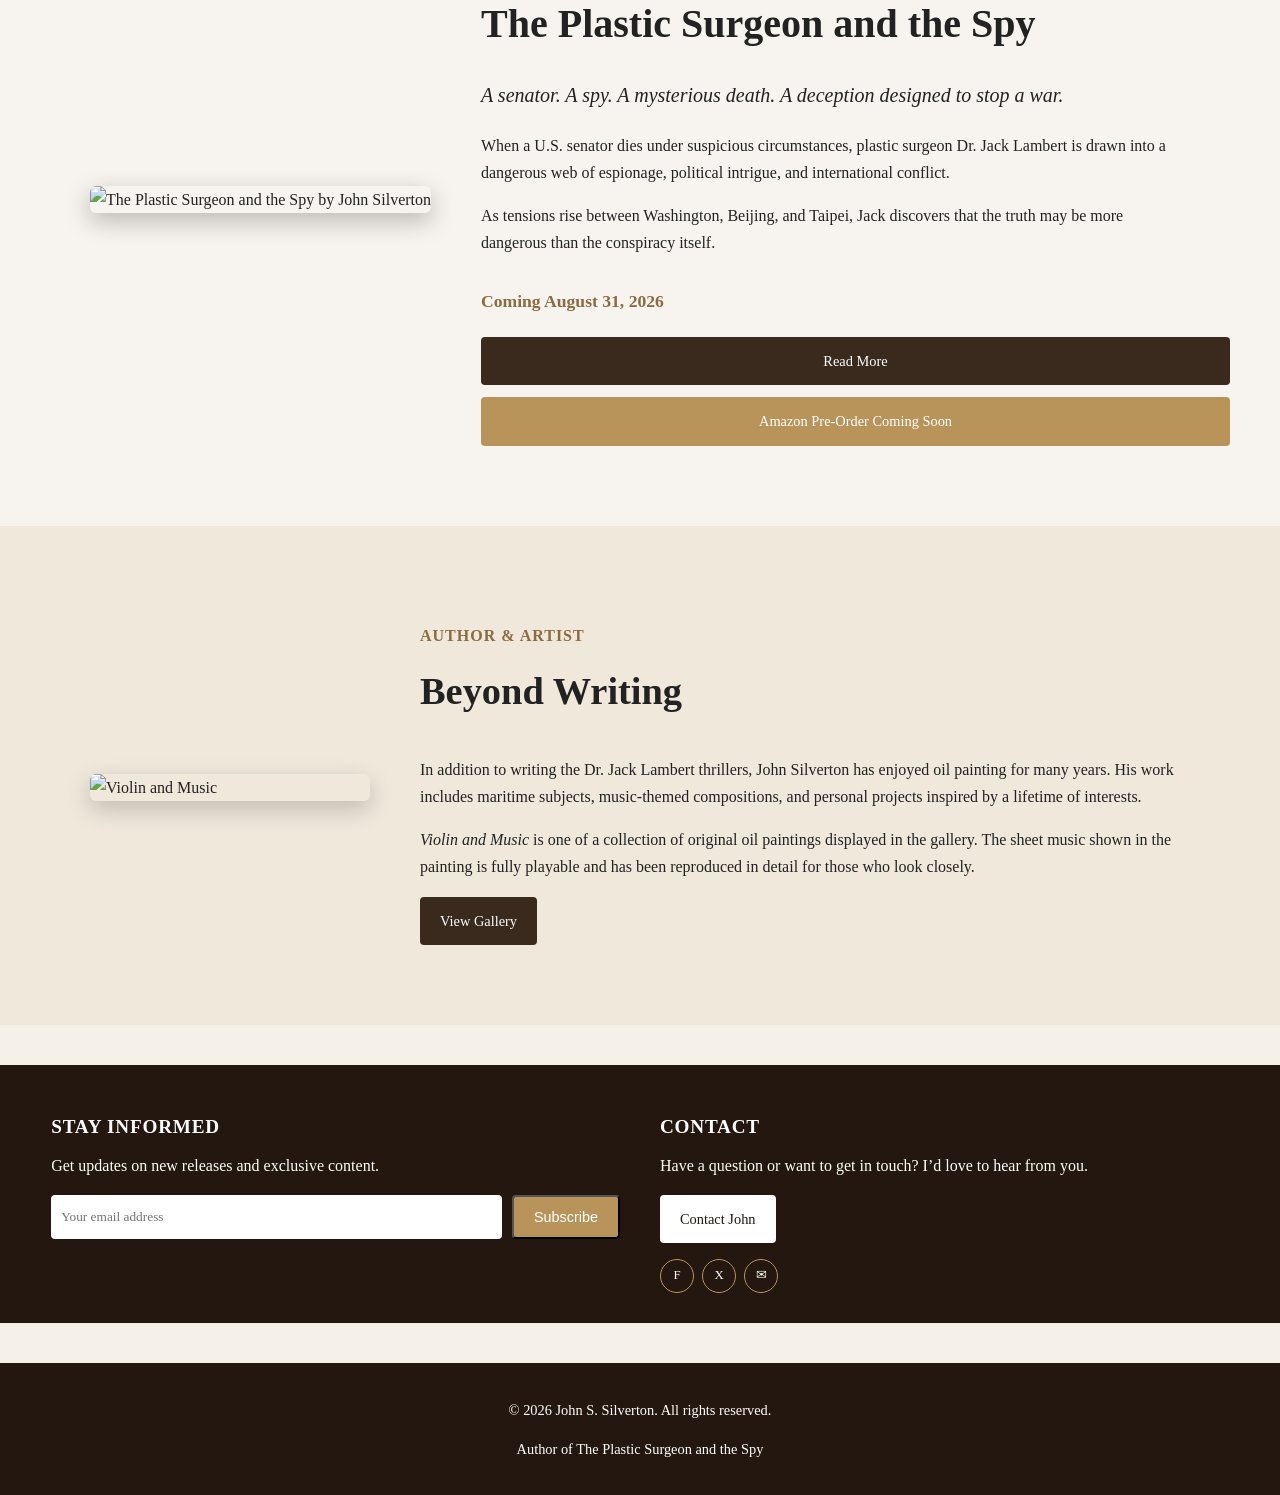
==== commit 291f4bcf: "feat: update contact links to use mailto for direct email access" ====
--- a/index.html
+++ b/index.html
@@ -199,8 +199,9 @@
       <h2>Contact</h2>
       <p>Have a question or want to get in touch? I’d love to hear from you.</p>
 
-      <a href="contact.html" class="btn btn-secondary">Contact John</a>
-
+      <a href="mailto:john@silverton.net" class="btn btn-secondary">
+  Contact John
+</a>
       <!-- Social icons placeholders -->
       <div class="signup-social">
         <span class="social-icon">F</span>
@@ -220,9 +221,7 @@
       Author of The Plastic Surgeon and the Spy
     </p>
 
-    <p>
-      <a href="contact.html">Contact</a>
-    </p>
+    
 
  </div>
 </footer>
--- a/style.css
+++ b/style.css
@@ -107,6 +107,19 @@
 }
 
 
+/* Wall of books background */
+.section-books-wall {
+  
+
+  background: #e4d4ad;   /* slightly darker / warmer */
+  padding-top: 60px;
+  padding-bottom: 60px;
+
+
+
+}
+
+
 /* Books page background */
 .section-books {
   background: #e4d4ad;   /* slightly darker / warmer */
@@ -307,6 +320,34 @@
   box-shadow: 0 8px 25px rgba(0,0,0,.20);
 }
 
+.featured-painting-large {
+  width: 900px;
+  margin-top: 25px;
+
+  border-radius: 20px;
+
+  box-shadow: 0 8px 25px rgba(0,0,0,.20);
+}
+
+.section-books-wall {
+  text-align: center;
+  padding: 60px 0;
+}
+
+.featured-painting-wall {
+  text-align: center;
+}
+
+.featured-painting-large {
+  width: 900px;
+  max-width: 100%;
+  height: auto;
+
+  border-radius: 20px;
+
+  box-shadow: 0 8px 25px rgba(0,0,0,.20);
+}
+
 .featured-painting {
   background: #efe8db;
   padding: 80px 0;
@@ -322,6 +363,7 @@
 
   padding: 0 20px;
 }
+
 
 .featured-painting-image img {
   width: 350px;
@@ -430,6 +472,11 @@
   flex-wrap: wrap;
 }
 
+.signup-contact .btn-secondary {
+  background: white;
+  color: #24170f;
+}
+
 .btn-secondary {
   background: #3a2a1e;
   color: white;
